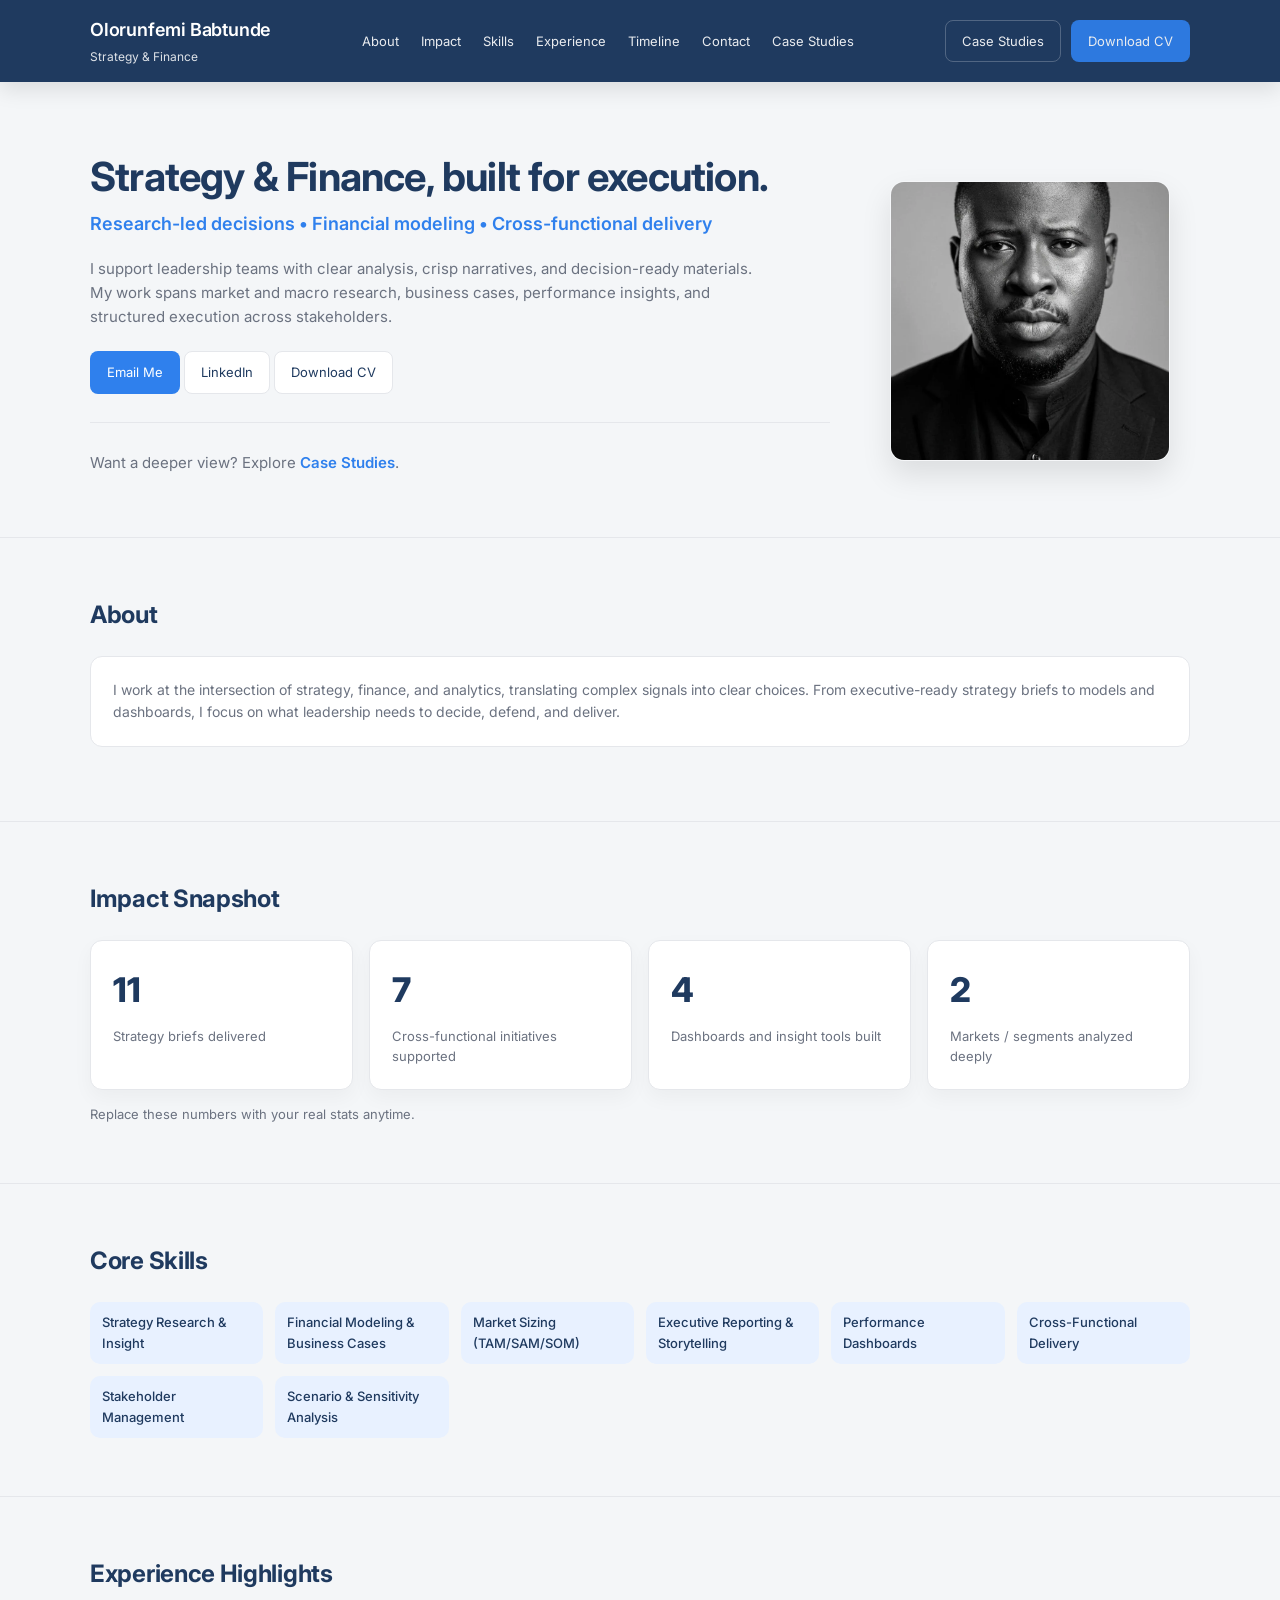
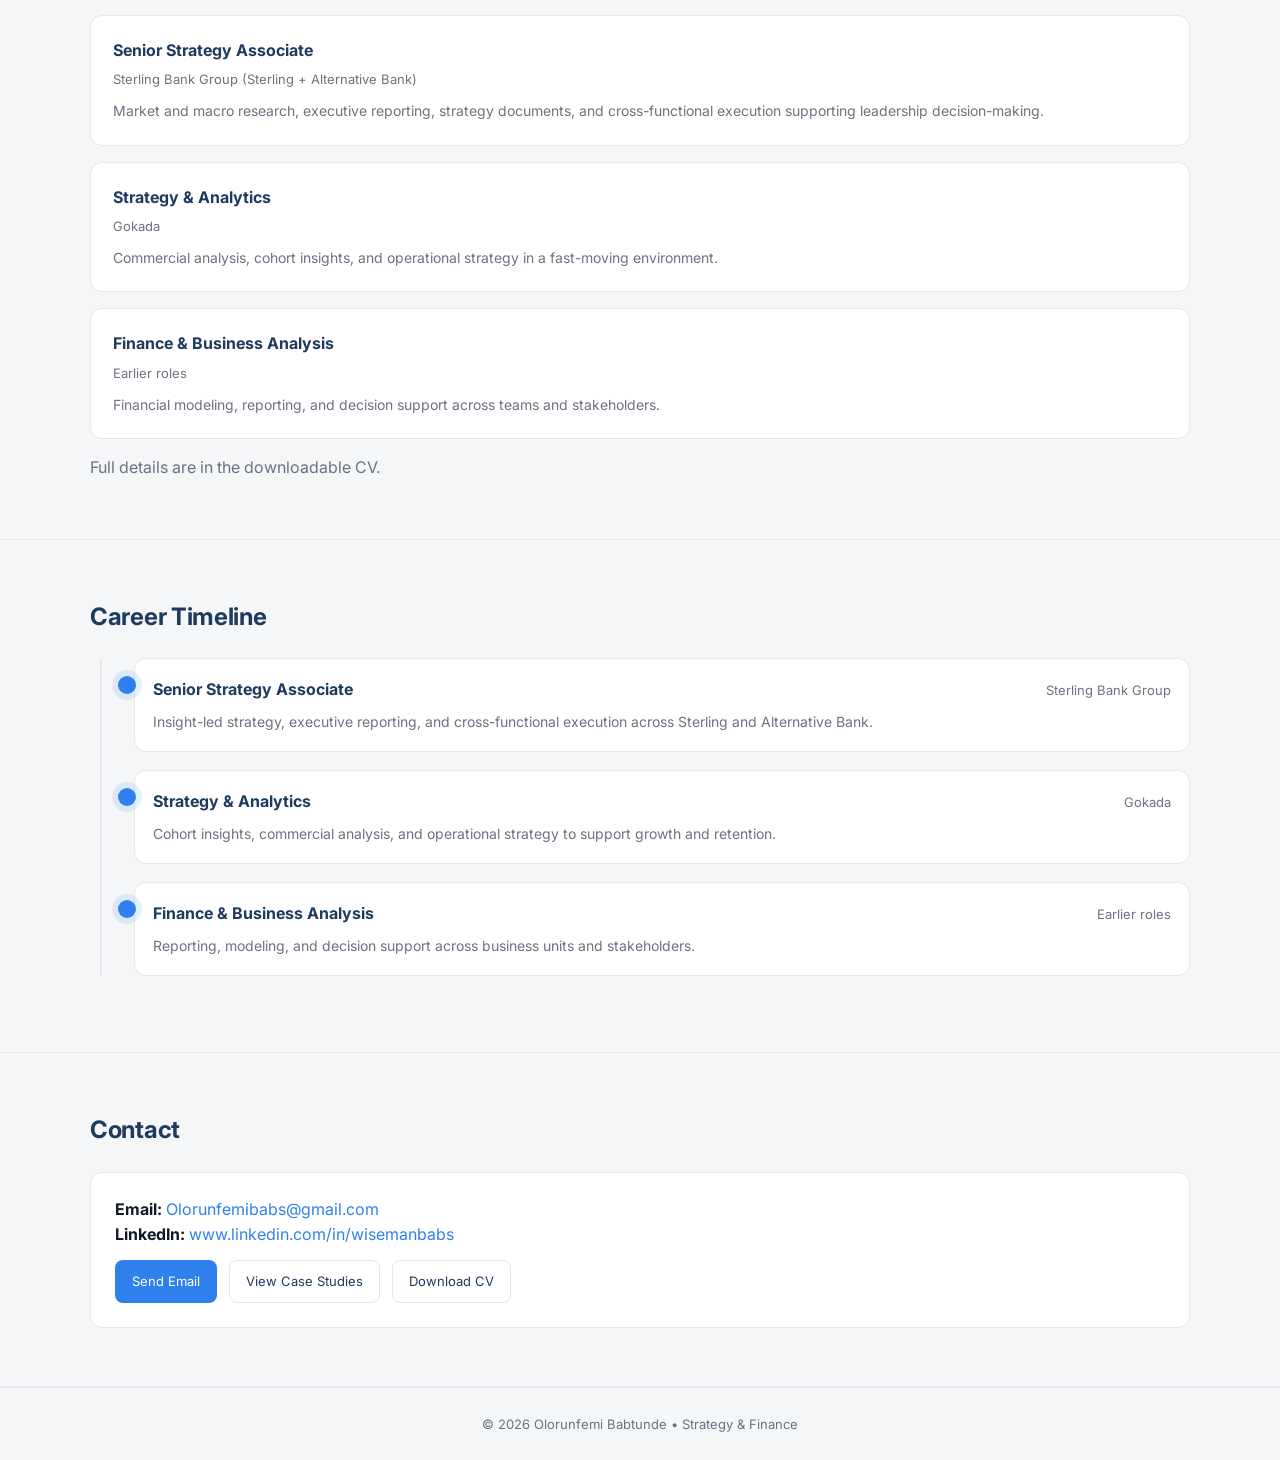
==== index.html @ 210231f8 "Add files via upload" ====
<!doctype html>
<html lang="en">
<head>
  <meta charset="utf-8" />
  <meta name="viewport" content="width=device-width, initial-scale=1" />
  <title>Olorunfemi Babtunde | Strategy & Finance</title>
  <meta name="description" content="Olorunfemi Babtunde - Strategy & Finance. Research-led strategy, financial modeling, and cross-functional execution." />
  <link rel="preconnect" href="https://fonts.googleapis.com">
  <link rel="preconnect" href="https://fonts.gstatic.com" crossorigin>
  <link href="https://fonts.googleapis.com/css2?family=Inter:wght@300;400;500;600;700;800&display=swap" rel="stylesheet">
  <link rel="stylesheet" href="styles.css" />
</head>

<body>
  <header>
    <div class="container">
      <nav>
        <div class="brand">
          <h1>Olorunfemi Babtunde</h1>
          <span>Strategy & Finance</span>
        </div>

        <ul>
          <li><a href="#about">About</a></li>
          <li><a href="#metrics">Impact</a></li>
          <li><a href="#skills">Skills</a></li>
          <li><a href="#experience">Experience</a></li>
          <li><a href="#timeline">Timeline</a></li>
          <li><a href="#contact">Contact</a></li>
          <li><a href="case-studies.html">Case Studies</a></li>
        </ul>

        <div class="nav-cta">
          <a class="btn btn-ghost" href="case-studies.html">Case Studies</a>
          <a class="btn btn-primary" href="assets/Resume_Olorunfemi_Babtunde.pdf" download>Download CV</a>
        </div>
      </nav>
    </div>
  </header>

  <main>
    <section class="hero" id="top">
      <div class="container">
        <div class="hero-grid">
          <div>
            <h2>Strategy & Finance, built for execution.</h2>
            <h3>Research-led decisions • Financial modeling • Cross-functional delivery</h3>
            <p>
              I support leadership teams with clear analysis, crisp narratives, and decision-ready materials.
              My work spans market and macro research, business cases, performance insights, and structured execution
              across stakeholders.
            </p>

            <div>
              <a class="btn btn-primary" href="mailto:Olorunfemibabs@gmail.com">Email Me</a>
              <a class="btn btn-secondary" href="https://www.linkedin.com/in/wisemanbabs" target="_blank" rel="noopener">LinkedIn</a>
              <a class="btn btn-secondary" href="assets/Resume_Olorunfemi_Babtunde.pdf" download>Download CV</a>
            </div>

            <div class="divider"></div>

            <p class="muted">
              Want a deeper view? Explore <a href="case-studies.html" style="color:#2f80ed; text-decoration:none; font-weight:600;">Case Studies</a>.
            </p>
          </div>

          <div>
            <img src="assets/profile.webp" alt="Olorunfemi Babtunde"
                 class="profile-img"
                 onerror="this.onerror=null; this.src='assets/profile.jpg';" />
          </div>
        </div>
      </div>
    </section>

    <section id="about">
      <div class="container">
        <h2 class="section-title">About</h2>
        <div class="card">
          <p class="job-desc">
            I work at the intersection of strategy, finance, and analytics, translating complex signals into clear choices.
            From executive-ready strategy briefs to models and dashboards, I focus on what leadership needs to decide, defend, and deliver.
          </p>
        </div>
      </div>
    </section>

    <section id="metrics">
      <div class="container">
        <h2 class="section-title">Impact Snapshot</h2>

        <div class="metrics-grid">
          <div class="metric-card">
            <div class="metric-number" data-target="12">0</div>
            <div class="metric-label">Strategy briefs delivered</div>
          </div>

          <div class="metric-card">
            <div class="metric-number" data-target="8">0</div>
            <div class="metric-label">Cross-functional initiatives supported</div>
          </div>

          <div class="metric-card">
            <div class="metric-number" data-target="5">0</div>
            <div class="metric-label">Dashboards and insight tools built</div>
          </div>

          <div class="metric-card">
            <div class="metric-number" data-target="3">0</div>
            <div class="metric-label">Markets / segments analyzed deeply</div>
          </div>
        </div>

        <p class="metrics-note">Replace these numbers with your real stats anytime.</p>
      </div>
    </section>

    <section id="skills">
      <div class="container">
        <h2 class="section-title">Core Skills</h2>

        <div class="skills-grid">
          <div class="skill">Strategy Research & Insight</div>
          <div class="skill">Financial Modeling & Business Cases</div>
          <div class="skill">Market Sizing (TAM/SAM/SOM)</div>
          <div class="skill">Executive Reporting & Storytelling</div>
          <div class="skill">Performance Dashboards</div>
          <div class="skill">Cross-Functional Delivery</div>
          <div class="skill">Stakeholder Management</div>
          <div class="skill">Scenario & Sensitivity Analysis</div>
        </div>
      </div>
    </section>

    <section id="experience">
      <div class="container">
        <h2 class="section-title">Experience Highlights</h2>

        <div class="card">
          <div class="job-title">Senior Strategy Associate</div>
          <div class="company">Sterling Bank Group (Sterling + Alternative Bank)</div>
          <div class="job-desc">
            Market and macro research, executive reporting, strategy documents, and cross-functional execution
            supporting leadership decision-making.
          </div>
        </div>

        <div class="card">
          <div class="job-title">Strategy & Analytics</div>
          <div class="company">Gokada</div>
          <div class="job-desc">
            Commercial analysis, cohort insights, and operational strategy in a fast-moving environment.
          </div>
        </div>

        <div class="card">
          <div class="job-title">Finance & Business Analysis</div>
          <div class="company">Earlier roles</div>
          <div class="job-desc">
            Financial modeling, reporting, and decision support across teams and stakeholders.
          </div>
        </div>

        <p class="muted" style="margin-top:10px;">
          Full details are in the downloadable CV.
        </p>
      </div>
    </section>

    <section id="timeline">
      <div class="container">
        <h2 class="section-title">Career Timeline</h2>

        <div class="timeline">
          <div class="timeline-item">
            <div class="timeline-dot"></div>
            <div class="timeline-card">
              <div class="timeline-top">
                <div class="timeline-role">Senior Strategy Associate</div>
                <div class="timeline-date">Sterling Bank Group</div>
              </div>
              <div class="timeline-body">
                Insight-led strategy, executive reporting, and cross-functional execution across Sterling and Alternative Bank.
              </div>
            </div>
          </div>

          <div class="timeline-item">
            <div class="timeline-dot"></div>
            <div class="timeline-card">
              <div class="timeline-top">
                <div class="timeline-role">Strategy & Analytics</div>
                <div class="timeline-date">Gokada</div>
              </div>
              <div class="timeline-body">
                Cohort insights, commercial analysis, and operational strategy to support growth and retention.
              </div>
            </div>
          </div>

          <div class="timeline-item">
            <div class="timeline-dot"></div>
            <div class="timeline-card">
              <div class="timeline-top">
                <div class="timeline-role">Finance & Business Analysis</div>
                <div class="timeline-date">Earlier roles</div>
              </div>
              <div class="timeline-body">
                Reporting, modeling, and decision support across business units and stakeholders.
              </div>
            </div>
          </div>
        </div>
      </div>
    </section>

    <section id="contact">
      <div class="container">
        <h2 class="section-title">Contact</h2>

        <div class="contact-box">
          <p><strong>Email:</strong> <a href="mailto:Olorunfemibabs@gmail.com" style="color:#2f80ed; text-decoration:none;">Olorunfemibabs@gmail.com</a></p>
          <p><strong>LinkedIn:</strong> <a href="https://www.linkedin.com/in/wisemanbabs" target="_blank" rel="noopener" style="color:#2f80ed; text-decoration:none;">www.linkedin.com/in/wisemanbabs</a></p>

          <div class="contact-row">
            <a class="btn btn-primary" href="mailto:Olorunfemibabs@gmail.com">Send Email</a>
            <a class="btn btn-secondary" href="case-studies.html">View Case Studies</a>
            <a class="btn btn-secondary" href="assets/Resume_Olorunfemi_Babtunde.pdf" download>Download CV</a>
          </div>
        </div>
      </div>
    </section>

  </main>

  <footer>
    <div class="container">
      © <span id="year"></span> Olorunfemi Babtunde • Strategy & Finance
    </div>
  </footer>

  <script src="script.js"></script>
  <script>
    document.getElementById("year").textContent = new Date().getFullYear();
  </script>
</body>
</html>
---- styles.css ----
/* ============================= */
/* GLOBAL RESET */
/* ============================= */

* {
  margin: 0;
  padding: 0;
  box-sizing: border-box;
}

/* ============================= */
/* COLOR SYSTEM (ASH/GREY + BLUE) */
/* ============================= */

:root {
  --primary-blue: #1f3a5f;
  --accent-blue: #2f80ed;
  --light-blue: #e8f1ff;

  --ash-bg: #f4f6f8;
  --soft-grey: #6b7280;
  --border-grey: #e5e7eb;

  --white: #ffffff;
  --black: #111827;
}

/* ============================= */
/* BASE TYPOGRAPHY */
/* ============================= */

html {
  scroll-behavior: smooth;
}

body {
  font-family: "Inter", -apple-system, BlinkMacSystemFont, "Segoe UI", sans-serif;
  background: var(--ash-bg);
  color: var(--black);
  line-height: 1.6;
}

/* ============================= */
/* UTILITIES */
/* ============================= */

.container {
  width: 90%;
  max-width: 1100px;
  margin: auto;
}

.muted {
  color: var(--soft-grey);
}

.divider {
  border-top: 1px solid var(--border-grey);
  margin: 28px 0;
}

/* ============================= */
/* HEADER */
/* ============================= */

header {
  background: var(--primary-blue);
  color: white;
  padding: 16px 0;
  position: sticky;
  top: 0;
  z-index: 1000;
  box-shadow: 0 8px 20px rgba(0,0,0,0.10);
}

nav {
  display: flex;
  justify-content: space-between;
  align-items: center;
  gap: 18px;
}

.brand {
  display: flex;
  flex-direction: column;
  gap: 2px;
}

.brand h1 {
  font-size: 18px;
  font-weight: 600;
  letter-spacing: -0.2px;
}

.brand span {
  font-size: 12px;
  opacity: 0.85;
}

nav ul {
  display: flex;
  list-style: none;
  gap: 22px;
  align-items: center;
}

nav a {
  color: white;
  text-decoration: none;
  font-size: 13px;
  opacity: 0.9;
  transition: 0.2s ease;
}

nav a:hover {
  opacity: 1;
}

.nav-cta {
  display: flex;
  gap: 10px;
}

/* ============================= */
/* HERO */
/* ============================= */

.hero {
  padding: 72px 0 40px;
}

.hero-grid {
  display: grid;
  grid-template-columns: 1fr 300px;
  gap: 60px;
  align-items: center;
}

.hero h2 {
  font-size: 40px;
  line-height: 1.15;
  margin-bottom: 10px;
  color: var(--primary-blue);
  letter-spacing: -0.8px;
}

.hero h3 {
  font-size: 18px;
  color: var(--accent-blue);
  margin-bottom: 18px;
  font-weight: 600;
}

.hero p {
  color: var(--soft-grey);
  margin-bottom: 22px;
  font-size: 15px;
  max-width: 680px;
}

/* ============================= */
/* PROFILE IMAGE */
/* ============================= */

.profile-img {
  width: 280px;
  height: 280px;
  border-radius: 14px;
  object-fit: cover;
  border: 1px solid rgba(255,255,255,0.15);
  box-shadow: 0 14px 30px rgba(0,0,0,0.10);
}

/* ============================= */
/* BUTTONS */
/* ============================= */

.btn {
  display: inline-block;
  padding: 10px 16px;
  font-size: 13px;
  border-radius: 8px;
  text-decoration: none;
  transition: 0.2s ease;
  border: 1px solid transparent;
  cursor: pointer;
}

.btn-primary {
  background: var(--accent-blue);
  color: white;
}

.btn-primary:hover {
  background: var(--primary-blue);
}

.btn-secondary {
  background: white;
  border: 1px solid var(--border-grey);
  color: var(--primary-blue);
}

.btn-secondary:hover {
  border-color: var(--accent-blue);
  color: var(--accent-blue);
}

.btn-ghost {
  background: transparent;
  border: 1px solid rgba(255,255,255,0.25);
  color: white;
}

.btn-ghost:hover {
  border-color: rgba(255,255,255,0.45);
}

/* ============================= */
/* SECTIONS */
/* ============================= */

section {
  padding: 58px 0;
  border-bottom: 1px solid var(--border-grey);
}

.section-title {
  font-size: 24px;
  margin-bottom: 22px;
  color: var(--primary-blue);
  letter-spacing: -0.3px;
}

/* ============================= */
/* CARDS */
/* ============================= */

.card {
  background: white;
  border: 1px solid var(--border-grey);
  border-radius: 12px;
  padding: 22px;
  margin-bottom: 16px;
  transition: 0.2s ease;
}

.card:hover {
  transform: translateY(-3px);
  box-shadow: 0 10px 28px rgba(0,0,0,0.05);
}

/* ============================= */
/* SKILLS */
/* ============================= */

.skills-grid {
  display: grid;
  grid-template-columns: repeat(auto-fit, minmax(160px, 1fr));
  gap: 12px;
}

.skill {
  background: var(--light-blue);
  color: var(--primary-blue);
  padding: 10px 12px;
  border-radius: 10px;
  font-size: 13px;
  font-weight: 500;
}

/* ============================= */
/* EXPERIENCE */
/* ============================= */

.job-title {
  font-weight: 700;
  color: var(--primary-blue);
  margin-bottom: 6px;
}

.company {
  font-size: 13px;
  color: var(--soft-grey);
  margin-bottom: 10px;
}

.job-desc {
  font-size: 14px;
  color: var(--soft-grey);
}

/* ============================= */
/* METRICS */
/* ============================= */

.metrics-grid {
  display: grid;
  grid-template-columns: repeat(4, 1fr);
  gap: 16px;
}

.metric-card {
  background: var(--white);
  border: 1px solid var(--border-grey);
  border-radius: 12px;
  padding: 22px;
  box-shadow: 0 8px 20px rgba(0,0,0,0.04);
}

.metric-number {
  font-size: 34px;
  font-weight: 800;
  color: var(--primary-blue);
  letter-spacing: -0.5px;
}

.metric-label {
  margin-top: 8px;
  color: var(--soft-grey);
  font-size: 13px;
}

.metrics-note {
  margin-top: 14px;
  color: var(--soft-grey);
  font-size: 13px;
}

/* ============================= */
/* TIMELINE */
/* ============================= */

.timeline {
  position: relative;
  padding-left: 26px;
}

.timeline::before {
  content: "";
  position: absolute;
  left: 10px;
  top: 0;
  bottom: 0;
  width: 2px;
  background: var(--border-grey);
}

.timeline-item {
  position: relative;
  margin-bottom: 18px;
}

.timeline-dot {
  position: absolute;
  left: 2px;
  top: 18px;
  width: 18px;
  height: 18px;
  border-radius: 50%;
  background: var(--accent-blue);
  box-shadow: 0 0 0 6px rgba(47, 128, 237, 0.12);
}

.timeline-card {
  margin-left: 18px;
  background: var(--white);
  border: 1px solid var(--border-grey);
  border-radius: 12px;
  padding: 18px;
}

.timeline-top {
  display: flex;
  justify-content: space-between;
  gap: 12px;
  align-items: baseline;
}

.timeline-role {
  font-weight: 700;
  color: var(--primary-blue);
}

.timeline-date {
  font-size: 13px;
  color: var(--soft-grey);
}

.timeline-body {
  margin-top: 8px;
  font-size: 14px;
  color: var(--soft-grey);
}

/* ============================= */
/* CONTACT */
/* ============================= */

.contact-box {
  background: white;
  padding: 24px;
  border-radius: 12px;
  border: 1px solid var(--border-grey);
}

.contact-row {
  display: flex;
  gap: 12px;
  flex-wrap: wrap;
  margin-top: 12px;
}

/* ============================= */
/* FOOTER */
/* ============================= */

footer {
  padding: 26px 0;
  text-align: center;
  font-size: 13px;
  color: var(--soft-grey);
  border-top: 1px solid var(--border-grey);
}

/* ============================= */
/* CASE STUDIES PAGE */
/* ============================= */

.case-hero {
  padding: 70px 0 30px;
  border-bottom: 1px solid var(--border-grey);
  background: linear-gradient(180deg, rgba(47,128,237,0.06), rgba(244,246,248,0));
}

.case-title {
  font-size: 34px;
  color: var(--primary-blue);
  letter-spacing: -0.6px;
}

.case-subtitle {
  margin-top: 10px;
  color: var(--soft-grey);
  max-width: 780px;
}

.case-grid-wrap {
  padding: 30px 0 70px;
}

.case-grid {
  display: grid;
  grid-template-columns: repeat(3, 1fr);
  gap: 16px;
}

.case-xcard {
  background: var(--white);
  border: 1px solid var(--border-grey);
  border-radius: 12px;
  overflow: hidden;
  box-shadow: 0 10px 24px rgba(0,0,0,0.04);
}

.case-xhead {
  padding: 18px 18px 14px;
  background: linear-gradient(180deg, rgba(47,128,237,0.12), rgba(255,255,255,0));
}

.case-tag {
  display: inline-block;
  font-size: 12px;
  padding: 4px 10px;
  border-radius: 999px;
  background: rgba(47, 128, 237, 0.12);
  color: var(--primary-blue);
  font-weight: 700;
}

.case-xname {
  margin-top: 10px;
  color: var(--primary-blue);
  font-size: 18px;
  line-height: 1.25;
}

.case-xmeta {
  margin-top: 8px;
  color: var(--soft-grey);
  font-size: 13px;
}

.case-xbody {
  padding: 16px 18px 18px;
}

.case-block + .case-block {
  margin-top: 14px;
  padding-top: 14px;
  border-top: 1px solid var(--border-grey);
}

.case-label {
  font-weight: 800;
  color: var(--primary-blue);
  font-size: 13px;
  margin-bottom: 6px;
}

.case-text {
  color: var(--soft-grey);
  font-size: 14px;
}

.case-list {
  margin-left: 18px;
  color: var(--soft-grey);
  font-size: 14px;
}

.case-list li {
  margin: 6px 0;
}

/* ============================= */
/* RESPONSIVE */
/* ============================= */

@media (max-width: 1000px) {
  .case-grid {
    grid-template-columns: 1fr;
  }
}

@media (max-width: 900px) {
  nav ul {
    display: none;
  }

  .hero-grid {
    grid-template-columns: 1fr;
    text-align: center;
  }

  .profile-img {
    margin: 18px auto 0;
  }

  .metrics-grid {
    grid-template-columns: repeat(2, 1fr);
  }
}
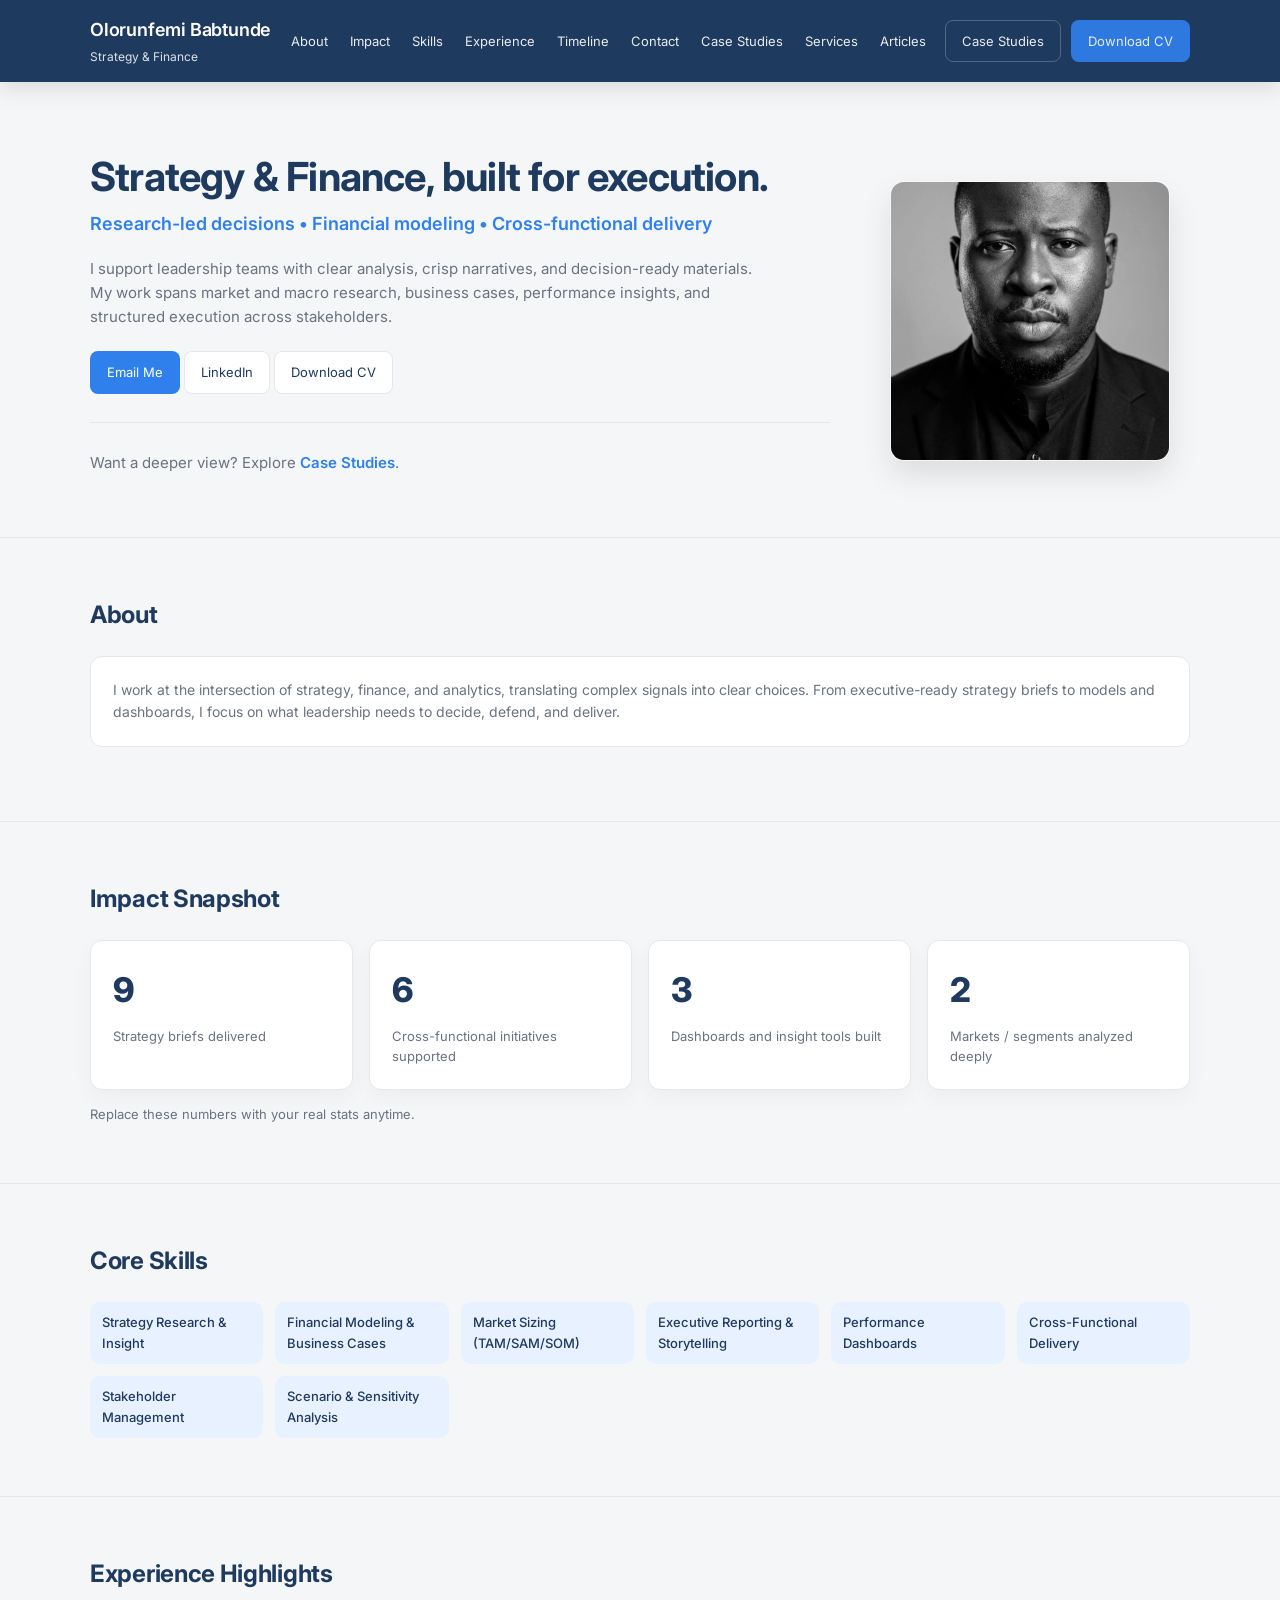
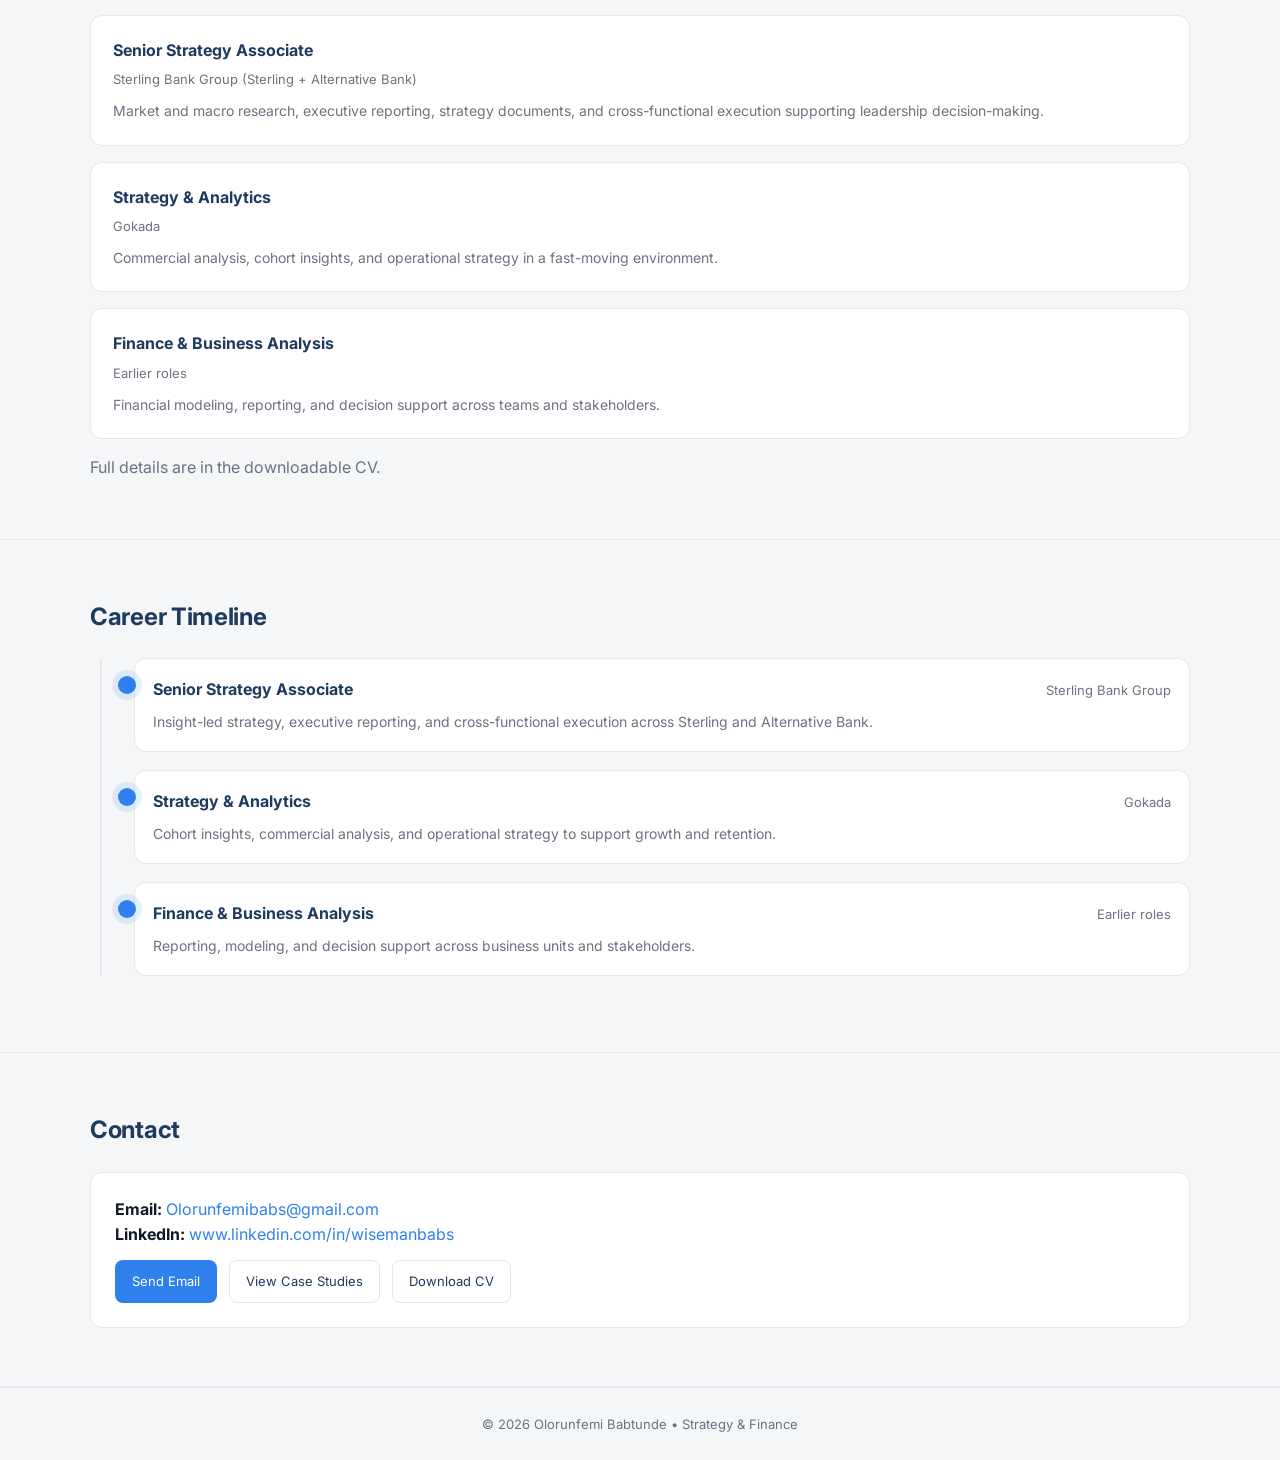
==== commit bcac8afb: "Update index.html" ====
--- a/index.html
+++ b/index.html
@@ -28,6 +28,9 @@
           <li><a href="#timeline">Timeline</a></li>
           <li><a href="#contact">Contact</a></li>
           <li><a href="case-studies.html">Case Studies</a></li>
+          <li><a href="Services">Services</a></li>
+          <li><a href="Articles">Articles</a></li>
+
         </ul>
 
         <div class="nav-cta">
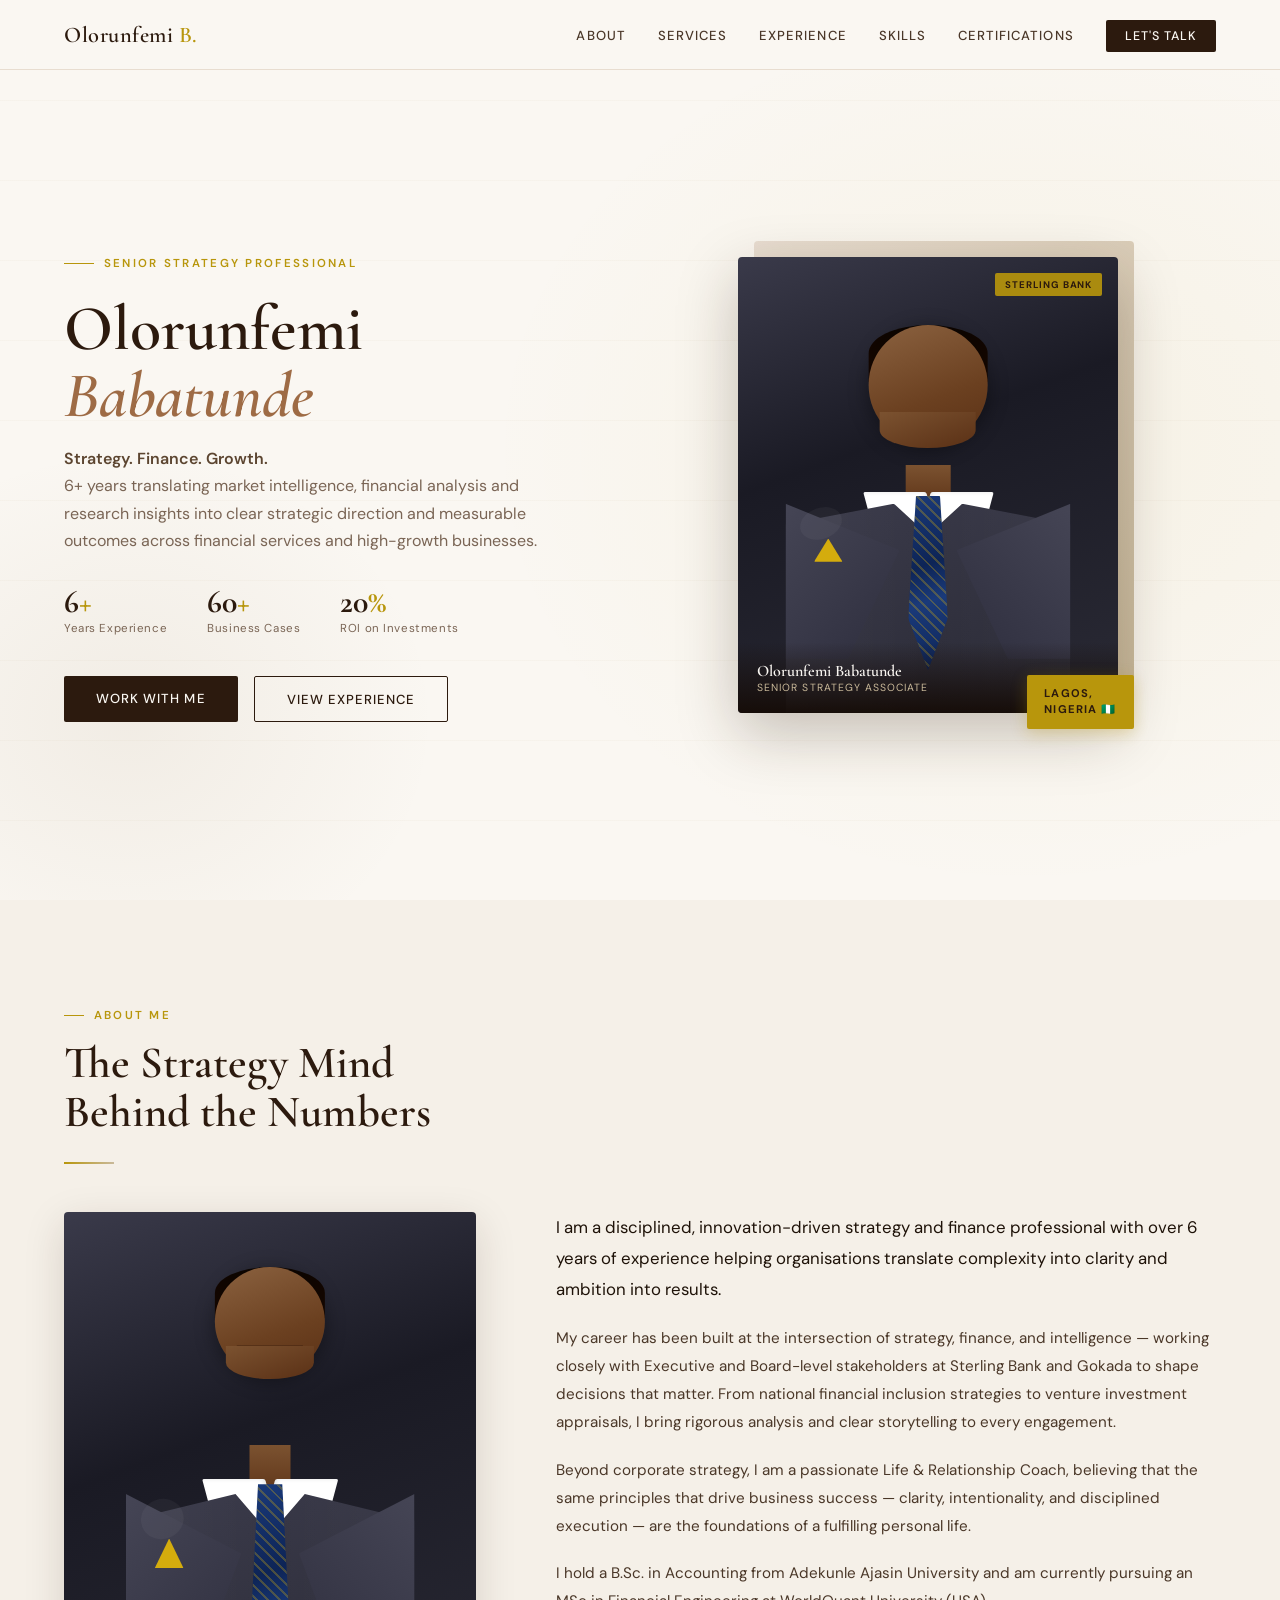
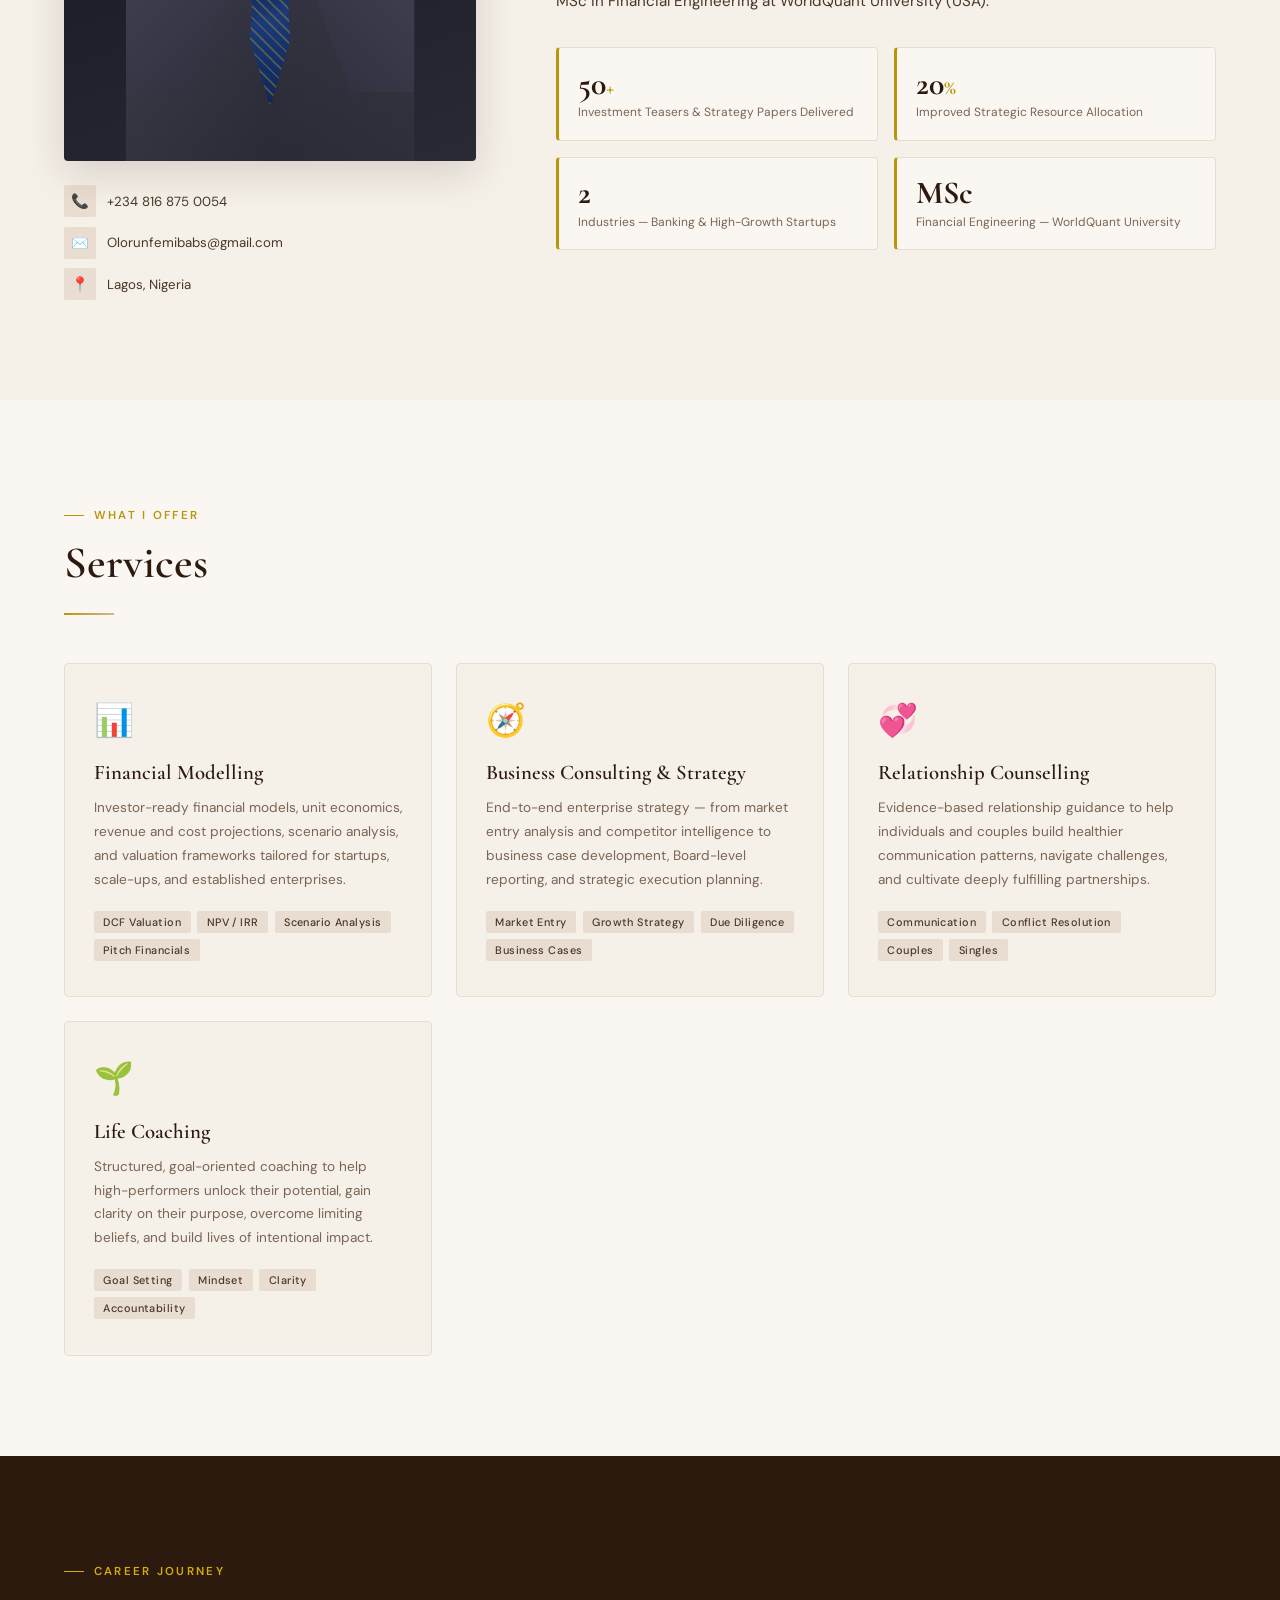
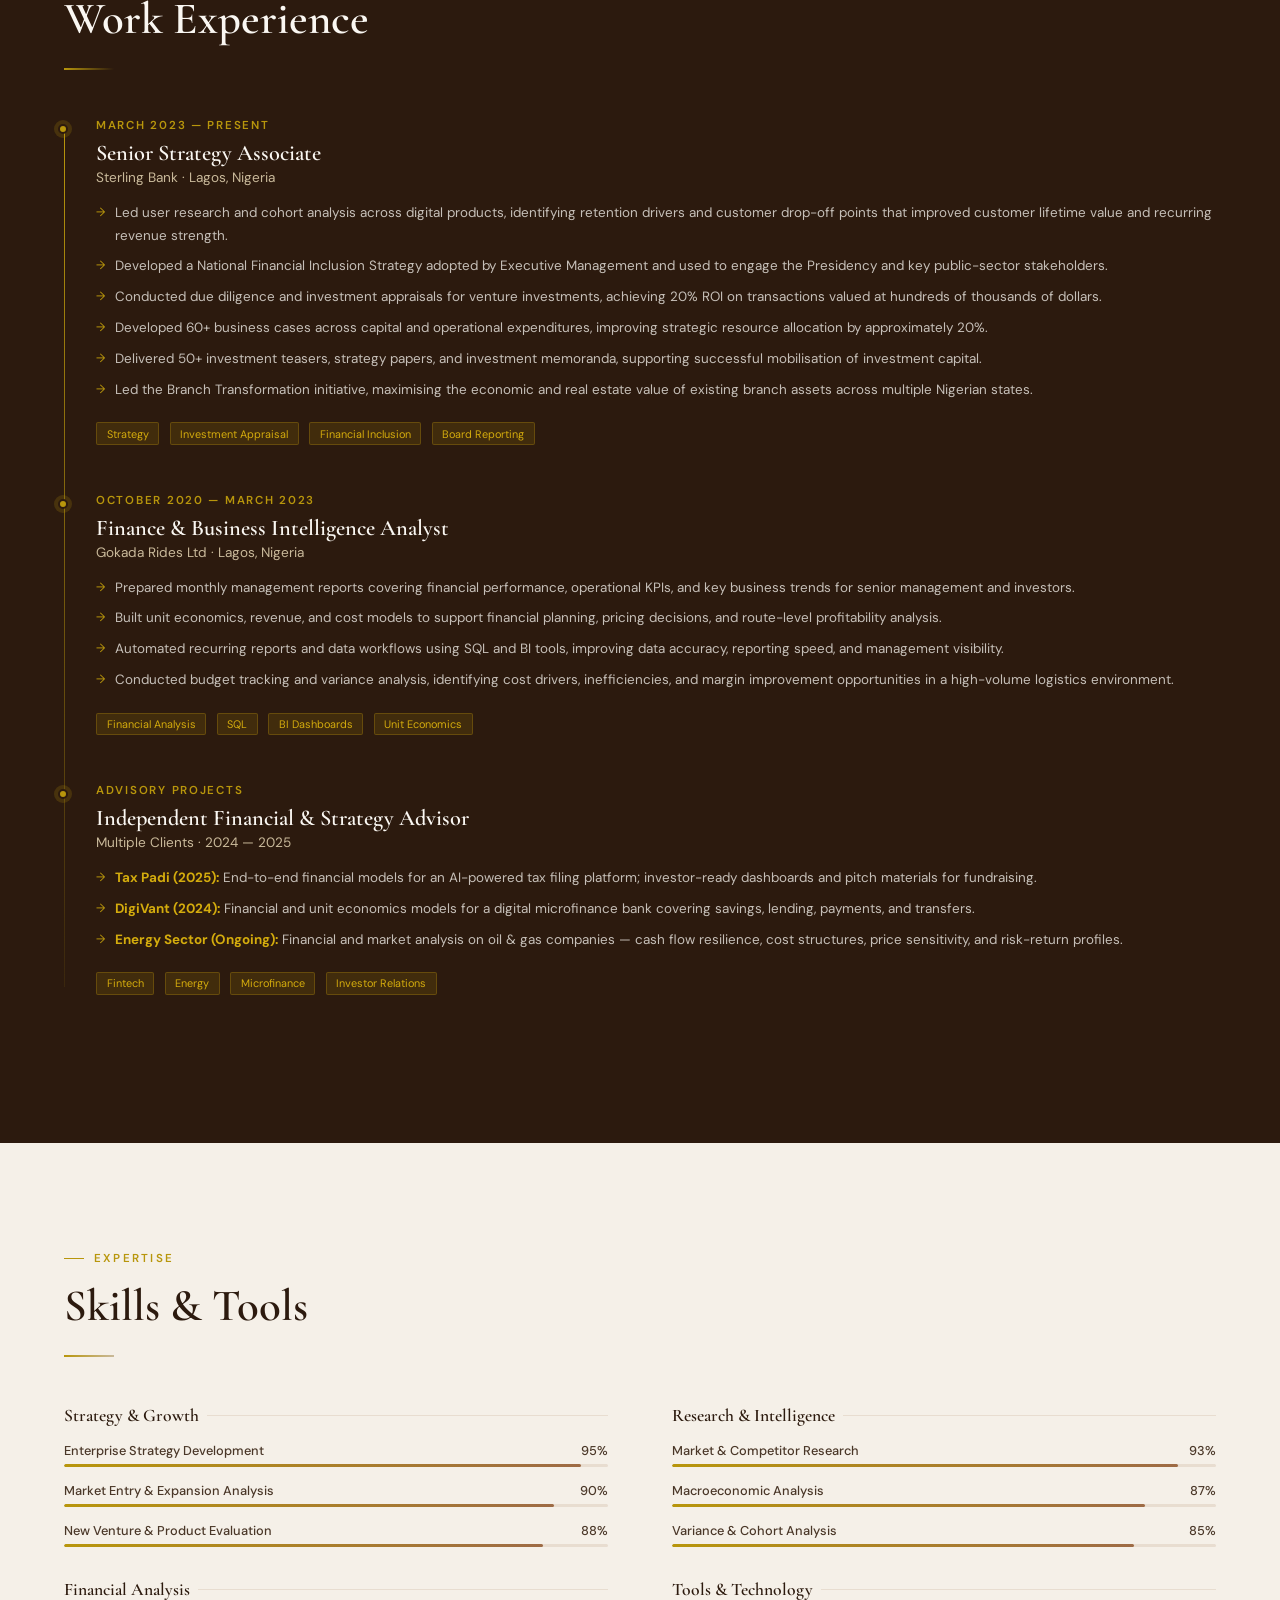
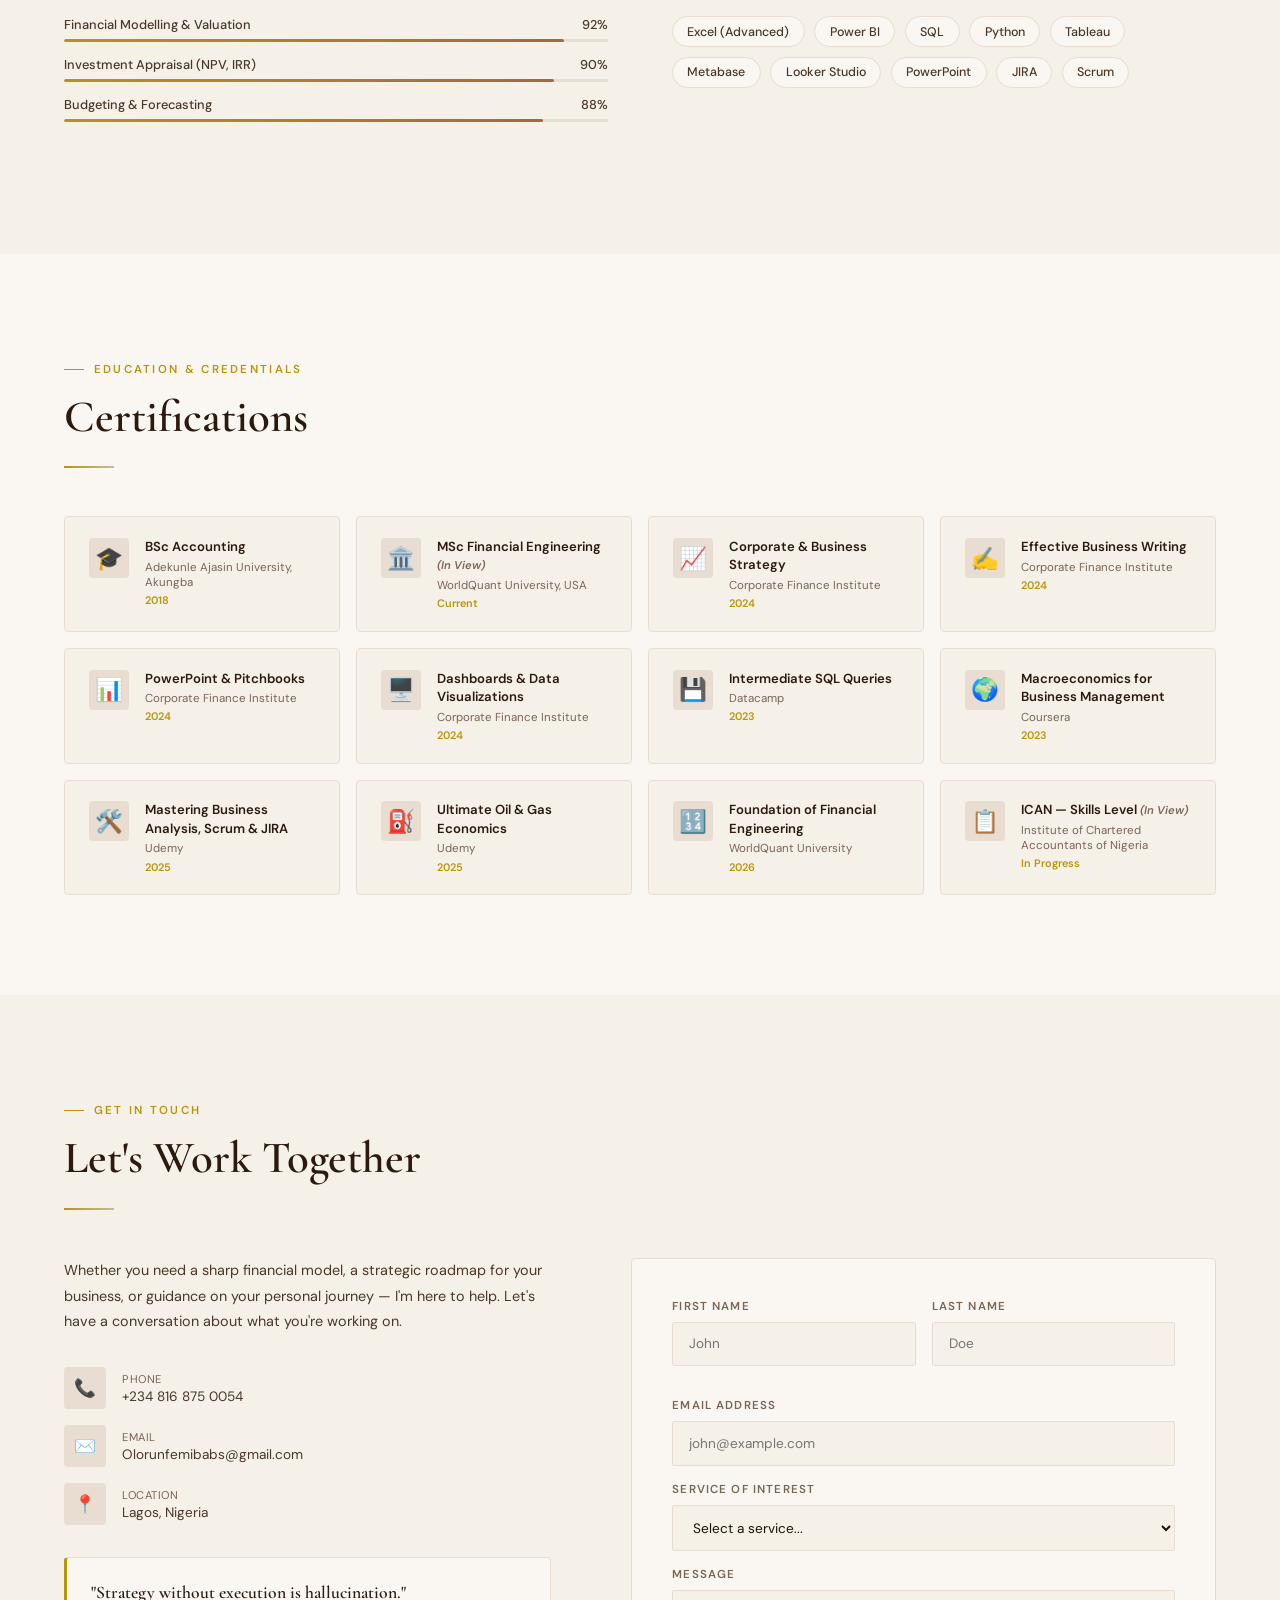
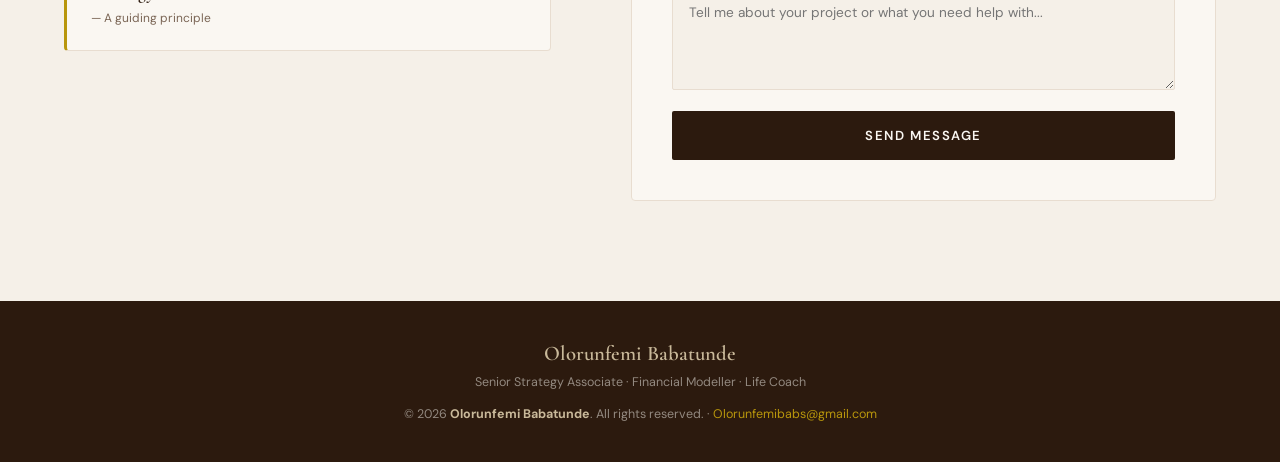
==== commit 84abd81e: "Update index.html" ====
--- a/index.html
+++ b/index.html
@@ -1,250 +1,1118 @@
-<!doctype html>
+<!DOCTYPE html>
 <html lang="en">
 <head>
-  <meta charset="utf-8" />
-  <meta name="viewport" content="width=device-width, initial-scale=1" />
-  <title>Olorunfemi Babtunde | Strategy & Finance</title>
-  <meta name="description" content="Olorunfemi Babtunde - Strategy & Finance. Research-led strategy, financial modeling, and cross-functional execution." />
-  <link rel="preconnect" href="https://fonts.googleapis.com">
-  <link rel="preconnect" href="https://fonts.gstatic.com" crossorigin>
-  <link href="https://fonts.googleapis.com/css2?family=Inter:wght@300;400;500;600;700;800&display=swap" rel="stylesheet">
-  <link rel="stylesheet" href="styles.css" />
+<meta charset="UTF-8" />
+<meta name="viewport" content="width=device-width, initial-scale=1.0"/>
+<title>Olorunfemi Babatunde | Strategy & Finance Professional</title>
+<link href="https://fonts.googleapis.com/css2?family=Cormorant+Garamond:ital,wght@0,300;0,400;0,500;0,600;0,700;1,400;1,600&family=DM+Sans:wght@300;400;500;600&display=swap" rel="stylesheet"/>
+<style>
+  *, *::before, *::after { box-sizing: border-box; margin: 0; padding: 0; }
+
+  :root {
+    --cream: #FAF7F2;
+    --warm-white: #F5F0E8;
+    --sand: #E8DDD0;
+    --tan: #C9B99A;
+    --brown: #8B6F47;
+    --dark-brown: #5C4530;
+    --espresso: #2C1A0E;
+    --gold: #B8960C;
+    --gold-light: #D4AC0D;
+    --text-dark: #1E1208;
+    --text-mid: #4A3728;
+    --text-soft: #7A6555;
+    --accent: #9E6B45;
+    --accent-light: #C4896A;
+  }
+
+  html { scroll-behavior: smooth; }
+
+  body {
+    font-family: 'DM Sans', sans-serif;
+    background: var(--cream);
+    color: var(--text-dark);
+    overflow-x: hidden;
+  }
+
+  /* ── SCROLLBAR ── */
+  ::-webkit-scrollbar { width: 6px; }
+  ::-webkit-scrollbar-track { background: var(--sand); }
+  ::-webkit-scrollbar-thumb { background: var(--tan); border-radius: 3px; }
+
+  /* ── NAV ── */
+  nav {
+    position: fixed; top: 0; width: 100%; z-index: 100;
+    background: rgba(250, 247, 242, 0.92);
+    backdrop-filter: blur(12px);
+    border-bottom: 1px solid var(--sand);
+    padding: 0 5%;
+    display: flex; align-items: center; justify-content: space-between;
+    height: 70px;
+    transition: box-shadow 0.3s;
+  }
+  nav.scrolled { box-shadow: 0 2px 20px rgba(44,26,14,0.08); }
+  .nav-logo {
+    font-family: 'Cormorant Garamond', serif;
+    font-size: 1.4rem; font-weight: 600;
+    color: var(--espresso); letter-spacing: 0.5px;
+  }
+  .nav-logo span { color: var(--gold); }
+  .nav-links { display: flex; gap: 2rem; list-style: none; }
+  .nav-links a {
+    font-size: 0.82rem; font-weight: 500; letter-spacing: 0.08em;
+    text-transform: uppercase; color: var(--text-mid);
+    text-decoration: none; transition: color 0.2s;
+    position: relative;
+  }
+  .nav-links a::after {
+    content: ''; position: absolute; bottom: -4px; left: 0;
+    width: 0; height: 1px; background: var(--gold);
+    transition: width 0.3s;
+  }
+  .nav-links a:hover { color: var(--dark-brown); }
+  .nav-links a:hover::after { width: 100%; }
+  .nav-cta {
+    background: var(--espresso); color: var(--cream) !important;
+    padding: 0.5rem 1.2rem; border-radius: 2px;
+    font-size: 0.78rem !important;
+  }
+  .nav-cta::after { display: none !important; }
+  .nav-cta:hover { background: var(--dark-brown) !important; color: var(--cream) !important; }
+
+  /* hamburger */
+  .hamburger { display: none; flex-direction: column; gap: 5px; cursor: pointer; }
+  .hamburger span { width: 24px; height: 2px; background: var(--espresso); border-radius: 1px; transition: 0.3s; }
+
+  /* ── HERO ── */
+  #hero {
+    min-height: 100vh;
+    display: grid; grid-template-columns: 1fr 1fr;
+    align-items: center;
+    padding: 70px 5% 0;
+    position: relative;
+    overflow: hidden;
+  }
+  .hero-bg {
+    position: absolute; inset: 0; z-index: 0;
+    background:
+      radial-gradient(ellipse 60% 70% at 80% 50%, rgba(184,150,12,0.06) 0%, transparent 70%),
+      radial-gradient(ellipse 40% 50% at 10% 80%, rgba(139,111,71,0.08) 0%, transparent 60%);
+  }
+  .hero-bg-lines {
+    position: absolute; inset: 0; z-index: 0;
+    background-image: repeating-linear-gradient(
+      0deg, transparent, transparent 79px,
+      rgba(201,185,154,0.15) 80px
+    );
+  }
+  .hero-text { z-index: 1; padding-right: 5%; }
+  .hero-eyebrow {
+    display: inline-flex; align-items: center; gap: 0.6rem;
+    font-size: 0.72rem; letter-spacing: 0.2em; text-transform: uppercase;
+    color: var(--gold); font-weight: 600; margin-bottom: 1.5rem;
+  }
+  .hero-eyebrow::before {
+    content: ''; display: block; width: 30px; height: 1px; background: var(--gold);
+  }
+  .hero-name {
+    font-family: 'Cormorant Garamond', serif;
+    font-size: clamp(2.8rem, 5vw, 4.5rem);
+    font-weight: 600; line-height: 1.05;
+    color: var(--espresso); margin-bottom: 1rem;
+  }
+  .hero-name em { font-style: italic; color: var(--accent); }
+  .hero-title {
+    font-size: 1rem; color: var(--text-soft); font-weight: 400;
+    line-height: 1.7; margin-bottom: 2rem; max-width: 480px;
+  }
+  .hero-title strong { color: var(--dark-brown); font-weight: 600; }
+  .hero-stats {
+    display: flex; gap: 2.5rem; margin-bottom: 2.5rem;
+  }
+  .hero-stat-num {
+    font-family: 'Cormorant Garamond', serif;
+    font-size: 2rem; font-weight: 700; color: var(--espresso); line-height: 1;
+  }
+  .hero-stat-num span { color: var(--gold); }
+  .hero-stat-label { font-size: 0.72rem; color: var(--text-soft); letter-spacing: 0.05em; margin-top: 0.2rem; }
+  .hero-btns { display: flex; gap: 1rem; flex-wrap: wrap; }
+  .btn-primary {
+    background: var(--espresso); color: var(--cream);
+    padding: 0.85rem 2rem; font-size: 0.82rem; font-weight: 500;
+    letter-spacing: 0.08em; text-transform: uppercase;
+    border: none; cursor: pointer; text-decoration: none;
+    display: inline-block; transition: all 0.3s;
+    border-radius: 2px;
+  }
+  .btn-primary:hover { background: var(--dark-brown); transform: translateY(-2px); box-shadow: 0 8px 24px rgba(44,26,14,0.2); }
+  .btn-outline {
+    background: transparent; color: var(--espresso);
+    padding: 0.85rem 2rem; font-size: 0.82rem; font-weight: 500;
+    letter-spacing: 0.08em; text-transform: uppercase;
+    border: 1.5px solid var(--espresso); cursor: pointer;
+    text-decoration: none; display: inline-block; transition: all 0.3s; border-radius: 2px;
+  }
+  .btn-outline:hover { background: var(--espresso); color: var(--cream); transform: translateY(-2px); }
+
+  /* hero photo */
+  .hero-photo-wrap { z-index: 1; display: flex; justify-content: center; align-items: center; }
+  .hero-photo-frame {
+    position: relative; width: min(380px, 90%);
+  }
+  .hero-photo-bg {
+    position: absolute; inset: -16px -16px 16px 16px;
+    background: linear-gradient(135deg, var(--sand) 0%, var(--tan) 100%);
+    border-radius: 4px; z-index: 0;
+  }
+  .hero-photo-inner {
+    position: relative; z-index: 1;
+    width: 100%; padding-bottom: 120%;
+    background: linear-gradient(160deg, #3a3a4a 0%, #1a1a24 40%, #2a2a35 100%);
+    border-radius: 4px; overflow: hidden;
+    box-shadow: 0 20px 60px rgba(44,26,14,0.25);
+  }
+  /* Suit illustration via CSS */
+  .suit-figure {
+    position: absolute; bottom: 0; left: 50%; transform: translateX(-50%);
+    width: 75%; height: 85%;
+  }
+  /* head */
+  .fig-head {
+    position: absolute; top: 0; left: 50%; transform: translateX(-50%);
+    width: 42%; padding-bottom: 42%; border-radius: 50%;
+    background: linear-gradient(160deg, #8B6240 0%, #6B4020 60%, #5A3015 100%);
+    box-shadow: 0 4px 20px rgba(0,0,0,0.4);
+  }
+  .fig-head::after {
+    content: '';
+    position: absolute; bottom: -3px; left: 10%; width: 80%; height: 30%;
+    background: linear-gradient(160deg, #7B5230 0%, #5A3015 100%);
+    border-radius: 0 0 50% 50%;
+  }
+  /* stubble */
+  .fig-stubble {
+    position: absolute; top: 72%; left: 20%; width: 60%; height: 18%;
+    background: rgba(30,10,0,0.25); border-radius: 0 0 50% 50%;
+  }
+  /* neck */
+  .fig-neck {
+    position: absolute; top: 36%; left: 50%; transform: translateX(-50%);
+    width: 16%; height: 12%;
+    background: linear-gradient(180deg, #7B5230 0%, #5A3015 100%);
+  }
+  /* shirt collar */
+  .fig-collar-left {
+    position: absolute; top: 43%; left: 30%; width: 22%; height: 16%;
+    background: white; transform: skewX(15deg); border-radius: 2px;
+    box-shadow: inset -2px 0 4px rgba(0,0,0,0.1);
+  }
+  .fig-collar-right {
+    position: absolute; top: 43%; right: 30%; width: 22%; height: 16%;
+    background: white; transform: skewX(-15deg); border-radius: 2px;
+    box-shadow: inset 2px 0 4px rgba(0,0,0,0.1);
+  }
+  /* tie */
+  .fig-tie {
+    position: absolute; top: 44%; left: 50%; transform: translateX(-50%);
+    width: 14%; height: 45%;
+    background: linear-gradient(160deg, #1a3a7a 0%, #0d2456 40%, #1a3a7a 60%, #0d2456 100%);
+    clip-path: polygon(20% 0%, 80% 0%, 100% 70%, 50% 100%, 0% 70%);
+    z-index: 2;
+  }
+  /* tie pattern */
+  .fig-tie::after {
+    content: '';
+    position: absolute; inset: 0;
+    background: repeating-linear-gradient(
+      45deg, rgba(212,172,13,0.3) 0px, rgba(212,172,13,0.3) 2px,
+      transparent 2px, transparent 8px
+    );
+    clip-path: polygon(20% 0%, 80% 0%, 100% 70%, 50% 100%, 0% 70%);
+  }
+  /* suit jacket */
+  .fig-suit {
+    position: absolute; top: 46%; left: 0; right: 0; bottom: 0;
+    background: linear-gradient(160deg, #3a3a4a 0%, #282833 100%);
+    clip-path: polygon(0 10%, 38% 0, 50% 15%, 62% 0, 100% 10%, 100% 100%, 0 100%);
+  }
+  .fig-suit::after {
+    content: '';
+    position: absolute; inset: 0;
+    background: linear-gradient(90deg, rgba(255,255,255,0.03) 0%, transparent 50%, rgba(255,255,255,0.03) 100%);
+    clip-path: polygon(0 10%, 38% 0, 50% 15%, 62% 0, 100% 10%, 100% 100%, 0 100%);
+  }
+  /* lapels */
+  .fig-lapel-l {
+    position: absolute; top: 46%; left: 0; width: 40%; height: 40%;
+    background: linear-gradient(135deg, #454555 0%, #2e2e3e 100%);
+    clip-path: polygon(0 0, 100% 30%, 55% 100%, 0 100%);
+  }
+  .fig-lapel-r {
+    position: absolute; top: 46%; right: 0; width: 40%; height: 40%;
+    background: linear-gradient(225deg, #454555 0%, #2e2e3e 100%);
+    clip-path: polygon(100% 0, 0 30%, 45% 100%, 100% 100%);
+  }
+  /* pocket square */
+  .fig-pocket {
+    position: absolute; top: 55%; left: 10%; width: 10%; height: 6%;
+    background: var(--gold-light);
+    clip-path: polygon(0 100%, 50% 0, 100% 100%);
+  }
+  /* hair */
+  .fig-hair {
+    position: absolute; top: 0; left: 50%; transform: translateX(-50%);
+    width: 42%; padding-bottom: 20%; border-radius: 50% 50% 0 0;
+    background: linear-gradient(180deg, #0d0500 0%, #1a0800 100%);
+  }
+  /* shoulder highlight */
+  .fig-shoulder-shine {
+    position: absolute; top: 47%; left: 5%; width: 15%; height: 8%;
+    background: rgba(255,255,255,0.04); border-radius: 50%; transform: rotate(-20deg);
+  }
+
+  .photo-badge {
+    position: absolute; bottom: -16px; right: -16px; z-index: 2;
+    background: var(--gold); color: var(--espresso);
+    padding: 0.7rem 1.1rem; border-radius: 2px;
+    font-size: 0.7rem; font-weight: 700; letter-spacing: 0.1em;
+    text-transform: uppercase; line-height: 1.4;
+    box-shadow: 0 4px 16px rgba(184,150,12,0.3);
+  }
+
+  /* ── SECTION SHARED ── */
+  section { padding: 100px 5%; }
+  .section-eyebrow {
+    display: inline-flex; align-items: center; gap: 0.6rem;
+    font-size: 0.72rem; letter-spacing: 0.2em; text-transform: uppercase;
+    color: var(--gold); font-weight: 600; margin-bottom: 1rem;
+  }
+  .section-eyebrow::before {
+    content: ''; display: block; width: 20px; height: 1px; background: var(--gold);
+  }
+  .section-title {
+    font-family: 'Cormorant Garamond', serif;
+    font-size: clamp(2rem, 3.5vw, 3rem);
+    font-weight: 600; color: var(--espresso);
+    line-height: 1.1; margin-bottom: 1.5rem;
+  }
+  .section-divider {
+    width: 50px; height: 2px;
+    background: linear-gradient(90deg, var(--gold), var(--tan));
+    margin-bottom: 3rem;
+  }
+
+  /* ── ABOUT ── */
+  #about { background: var(--warm-white); }
+  .about-grid { display: grid; grid-template-columns: 1fr 1.6fr; gap: 5rem; align-items: start; }
+  .about-left { position: sticky; top: 100px; }
+  .about-portrait {
+    width: 100%; aspect-ratio: 3/4;
+    background: linear-gradient(160deg, #3a3a4a 0%, #1a1a24 40%, #2a2a35 100%);
+    border-radius: 4px; overflow: hidden; position: relative;
+    box-shadow: 0 12px 40px rgba(44,26,14,0.15);
+    margin-bottom: 1.5rem;
+  }
+  /* reuse suit figure in about */
+  .about-portrait .suit-figure { width: 70%; height: 90%; }
+  .about-portrait .fig-head { width: 38%; padding-bottom: 38%; }
+  .about-portrait .fig-hair { width: 38%; padding-bottom: 18%; }
+  .about-portrait .fig-neck { width: 14%; }
+  .about-contact-links { display: flex; flex-direction: column; gap: 0.6rem; }
+  .contact-link {
+    display: flex; align-items: center; gap: 0.7rem;
+    font-size: 0.83rem; color: var(--text-mid); text-decoration: none;
+    transition: color 0.2s;
+  }
+  .contact-link:hover { color: var(--gold); }
+  .contact-link-icon {
+    width: 32px; height: 32px; background: var(--sand); border-radius: 2px;
+    display: flex; align-items: center; justify-content: center;
+    font-size: 0.9rem; flex-shrink: 0;
+  }
+
+  .about-bio p { font-size: 0.95rem; color: var(--text-mid); line-height: 1.85; margin-bottom: 1.2rem; }
+  .about-bio p:first-child { font-size: 1.05rem; color: var(--text-dark); font-weight: 400; }
+  .about-highlights { display: grid; grid-template-columns: 1fr 1fr; gap: 1rem; margin-top: 2rem; }
+  .highlight-card {
+    background: var(--cream); border: 1px solid var(--sand);
+    padding: 1.2rem; border-radius: 4px;
+    border-left: 3px solid var(--gold);
+  }
+  .highlight-card-num {
+    font-family: 'Cormorant Garamond', serif;
+    font-size: 2rem; font-weight: 700; color: var(--espresso); line-height: 1;
+  }
+  .highlight-card-num span { color: var(--gold); font-size: 1.3rem; }
+  .highlight-card-label { font-size: 0.75rem; color: var(--text-soft); margin-top: 0.3rem; }
+
+  /* ── SERVICES ── */
+  #services { background: var(--cream); }
+  .services-grid { display: grid; grid-template-columns: repeat(auto-fit, minmax(280px, 1fr)); gap: 1.5rem; }
+  .service-card {
+    background: var(--warm-white); border: 1px solid var(--sand);
+    padding: 2.2rem 1.8rem; border-radius: 4px; position: relative; overflow: hidden;
+    transition: all 0.35s; cursor: default;
+  }
+  .service-card:hover {
+    transform: translateY(-6px);
+    box-shadow: 0 16px 50px rgba(44,26,14,0.12);
+    border-color: var(--tan);
+  }
+  .service-card::before {
+    content: '';
+    position: absolute; top: 0; left: 0; width: 100%; height: 3px;
+    background: linear-gradient(90deg, var(--gold), var(--accent));
+    transform: scaleX(0); transform-origin: left;
+    transition: transform 0.35s;
+  }
+  .service-card:hover::before { transform: scaleX(1); }
+  .service-icon {
+    font-size: 2rem; margin-bottom: 1.2rem; display: block;
+  }
+  .service-title {
+    font-family: 'Cormorant Garamond', serif;
+    font-size: 1.3rem; font-weight: 600;
+    color: var(--espresso); margin-bottom: 0.7rem;
+  }
+  .service-desc { font-size: 0.85rem; color: var(--text-soft); line-height: 1.75; }
+  .service-tags { display: flex; flex-wrap: wrap; gap: 0.4rem; margin-top: 1.2rem; }
+  .service-tag {
+    font-size: 0.68rem; padding: 0.25rem 0.6rem; background: var(--sand);
+    color: var(--text-mid); border-radius: 2px; font-weight: 500; letter-spacing: 0.04em;
+  }
+
+  /* ── EXPERIENCE ── */
+  #experience { background: var(--espresso); color: var(--cream); }
+  #experience .section-title { color: var(--cream); }
+  #experience .section-eyebrow { color: var(--gold-light); }
+  #experience .section-eyebrow::before { background: var(--gold-light); }
+  #experience .section-divider { background: linear-gradient(90deg, var(--gold), transparent); }
+
+  .timeline { position: relative; padding-left: 2rem; }
+  .timeline::before {
+    content: '';
+    position: absolute; left: 0; top: 8px; bottom: 8px;
+    width: 1px; background: linear-gradient(180deg, var(--gold), rgba(184,150,12,0.1));
+  }
+  .timeline-item { position: relative; margin-bottom: 3rem; }
+  .timeline-dot {
+    position: absolute; left: -2.4rem; top: 6px;
+    width: 10px; height: 10px; border-radius: 50%;
+    background: var(--gold); border: 2px solid var(--espresso);
+    box-shadow: 0 0 0 4px rgba(184,150,12,0.2);
+  }
+  .timeline-period {
+    font-size: 0.72rem; letter-spacing: 0.15em; text-transform: uppercase;
+    color: var(--gold); font-weight: 600; margin-bottom: 0.4rem;
+  }
+  .timeline-role {
+    font-family: 'Cormorant Garamond', serif;
+    font-size: 1.4rem; font-weight: 600; color: var(--cream); margin-bottom: 0.15rem;
+  }
+  .timeline-company { font-size: 0.85rem; color: var(--tan); margin-bottom: 1rem; }
+  .timeline-points { list-style: none; }
+  .timeline-points li {
+    font-size: 0.84rem; color: rgba(250,247,242,0.75); line-height: 1.7;
+    margin-bottom: 0.5rem; padding-left: 1.2rem; position: relative;
+  }
+  .timeline-points li::before {
+    content: '→'; position: absolute; left: 0; color: var(--gold); font-size: 0.75rem;
+  }
+  .timeline-tag {
+    display: inline-block; font-size: 0.68rem; padding: 0.2rem 0.6rem;
+    background: rgba(184,150,12,0.15); border: 1px solid rgba(184,150,12,0.3);
+    color: var(--gold-light); border-radius: 2px; margin-right: 0.4rem; margin-top: 0.8rem;
+  }
+
+  /* ── SKILLS ── */
+  #skills { background: var(--warm-white); }
+  .skills-layout { display: grid; grid-template-columns: 1fr 1fr; gap: 4rem; }
+  .skill-group { margin-bottom: 2rem; }
+  .skill-group-title {
+    font-family: 'Cormorant Garamond', serif;
+    font-size: 1.1rem; font-weight: 600; color: var(--espresso);
+    margin-bottom: 1rem; display: flex; align-items: center; gap: 0.5rem;
+  }
+  .skill-group-title::after {
+    content: ''; flex: 1; height: 1px; background: var(--sand);
+  }
+  .skill-item { margin-bottom: 0.9rem; }
+  .skill-label { font-size: 0.8rem; color: var(--text-mid); font-weight: 500; margin-bottom: 0.35rem; display: flex; justify-content: space-between; }
+  .skill-bar { height: 3px; background: var(--sand); border-radius: 2px; overflow: hidden; }
+  .skill-fill { height: 100%; border-radius: 2px; background: linear-gradient(90deg, var(--gold), var(--accent)); transition: width 1s ease; width: 0; }
+
+  .tools-grid { display: flex; flex-wrap: wrap; gap: 0.6rem; margin-top: 1rem; }
+  .tool-chip {
+    background: var(--cream); border: 1px solid var(--sand);
+    color: var(--text-mid); font-size: 0.78rem; font-weight: 500;
+    padding: 0.4rem 0.9rem; border-radius: 20px;
+    transition: all 0.2s;
+  }
+  .tool-chip:hover { border-color: var(--gold); color: var(--dark-brown); background: rgba(184,150,12,0.05); }
+
+  /* ── CERTIFICATIONS ── */
+  #certifications { background: var(--cream); }
+  .certs-grid { display: grid; grid-template-columns: repeat(auto-fill, minmax(260px, 1fr)); gap: 1rem; }
+  .cert-card {
+    background: var(--warm-white); border: 1px solid var(--sand);
+    padding: 1.3rem 1.5rem; border-radius: 4px;
+    display: flex; align-items: flex-start; gap: 1rem;
+    transition: all 0.25s;
+  }
+  .cert-card:hover { border-color: var(--tan); box-shadow: 0 4px 20px rgba(44,26,14,0.06); transform: translateY(-2px); }
+  .cert-icon {
+    font-size: 1.4rem; flex-shrink: 0; width: 40px; height: 40px;
+    background: var(--sand); border-radius: 4px;
+    display: flex; align-items: center; justify-content: center;
+  }
+  .cert-name { font-size: 0.82rem; font-weight: 600; color: var(--espresso); line-height: 1.4; }
+  .cert-org { font-size: 0.72rem; color: var(--text-soft); margin-top: 0.2rem; }
+  .cert-year { font-size: 0.68rem; color: var(--gold); font-weight: 600; margin-top: 0.2rem; }
+
+  /* ── CONTACT ── */
+  #contact { background: var(--warm-white); }
+  .contact-layout { display: grid; grid-template-columns: 1fr 1.2fr; gap: 5rem; align-items: start; }
+  .contact-info { }
+  .contact-info p { font-size: 0.9rem; color: var(--text-mid); line-height: 1.8; margin-bottom: 2rem; }
+  .contact-detail { display: flex; align-items: center; gap: 1rem; margin-bottom: 1rem; }
+  .contact-detail-icon {
+    width: 42px; height: 42px; background: var(--sand); border-radius: 4px;
+    display: flex; align-items: center; justify-content: center; font-size: 1.1rem; flex-shrink: 0;
+  }
+  .contact-detail-text { font-size: 0.85rem; color: var(--text-mid); }
+  .contact-detail-label { font-size: 0.7rem; color: var(--text-soft); letter-spacing: 0.05em; text-transform: uppercase; margin-bottom: 0.1rem; }
+
+  .contact-form { background: var(--cream); border: 1px solid var(--sand); padding: 2.5rem; border-radius: 4px; }
+  .form-row { display: grid; grid-template-columns: 1fr 1fr; gap: 1rem; margin-bottom: 1rem; }
+  .form-group { margin-bottom: 1rem; }
+  .form-label { font-size: 0.72rem; letter-spacing: 0.1em; text-transform: uppercase; font-weight: 600; color: var(--text-soft); display: block; margin-bottom: 0.5rem; }
+  .form-input, .form-textarea, .form-select {
+    width: 100%; background: var(--warm-white); border: 1px solid var(--sand);
+    padding: 0.8rem 1rem; font-family: 'DM Sans', sans-serif; font-size: 0.85rem;
+    color: var(--text-dark); border-radius: 2px; transition: border-color 0.2s;
+    outline: none;
+  }
+  .form-input:focus, .form-textarea:focus, .form-select:focus { border-color: var(--gold); }
+  .form-textarea { resize: vertical; min-height: 100px; }
+  .form-submit {
+    width: 100%; background: var(--espresso); color: var(--cream);
+    border: none; padding: 1rem; font-family: 'DM Sans', sans-serif;
+    font-size: 0.82rem; font-weight: 600; letter-spacing: 0.12em; text-transform: uppercase;
+    cursor: pointer; border-radius: 2px; transition: all 0.3s;
+  }
+  .form-submit:hover { background: var(--dark-brown); transform: translateY(-2px); box-shadow: 0 8px 24px rgba(44,26,14,0.2); }
+
+  /* form success */
+  .form-success {
+    display: none; text-align: center; padding: 2rem;
+    color: var(--dark-brown); font-size: 0.9rem;
+  }
+  .form-success .check { font-size: 2.5rem; margin-bottom: 0.5rem; }
+
+  /* ── FOOTER ── */
+  footer {
+    background: var(--espresso); color: rgba(250,247,242,0.5);
+    text-align: center; padding: 2.5rem 5%;
+    font-size: 0.78rem;
+  }
+  footer strong { color: var(--tan); }
+  footer a { color: var(--gold); text-decoration: none; }
+
+  /* ── ANIMATIONS ── */
+  .fade-up {
+    opacity: 0; transform: translateY(30px);
+    transition: opacity 0.7s ease, transform 0.7s ease;
+  }
+  .fade-up.visible { opacity: 1; transform: translateY(0); }
+
+  /* ── RESPONSIVE ── */
+  @media (max-width: 900px) {
+    #hero { grid-template-columns: 1fr; padding-top: 90px; text-align: center; }
+    .hero-photo-wrap { order: -1; margin-bottom: 2rem; }
+    .hero-photo-frame { width: min(260px, 80%); }
+    .hero-stats { justify-content: center; }
+    .hero-btns { justify-content: center; }
+    .hero-title { margin: 0 auto 2rem; }
+    .about-grid { grid-template-columns: 1fr; }
+    .about-left { position: static; display: grid; grid-template-columns: 1fr 1fr; gap: 1rem; align-items: start; }
+    .about-portrait { display: none; }
+    .skills-layout { grid-template-columns: 1fr; }
+    .contact-layout { grid-template-columns: 1fr; }
+    .form-row { grid-template-columns: 1fr; }
+    .nav-links { display: none; flex-direction: column; position: absolute; top: 70px; left: 0; right: 0; background: var(--cream); border-top: 1px solid var(--sand); padding: 1.5rem 5%; gap: 1rem; box-shadow: 0 8px 24px rgba(44,26,14,0.1); }
+    .nav-links.open { display: flex; }
+    .hamburger { display: flex; }
+  }
+  @media (max-width: 500px) {
+    section { padding: 70px 5%; }
+    .hero-stats { gap: 1.5rem; }
+    .about-left { grid-template-columns: 1fr; }
+    .about-highlights { grid-template-columns: 1fr; }
+  }
+</style>
 </head>
-
 <body>
-  <header>
-    <div class="container">
-      <nav>
-        <div class="brand">
-          <h1>Olorunfemi Babtunde</h1>
-          <span>Strategy & Finance</span>
-        </div>
-
-        <ul>
-          <li><a href="#about">About</a></li>
-          <li><a href="#metrics">Impact</a></li>
-          <li><a href="#skills">Skills</a></li>
-          <li><a href="#experience">Experience</a></li>
-          <li><a href="#timeline">Timeline</a></li>
-          <li><a href="#contact">Contact</a></li>
-          <li><a href="case-studies.html">Case Studies</a></li>
-          <li><a href="Services">Services</a></li>
-          <li><a href="Articles">Articles</a></li>
-
-        </ul>
-
-        <div class="nav-cta">
-          <a class="btn btn-ghost" href="case-studies.html">Case Studies</a>
-          <a class="btn btn-primary" href="assets/Resume_Olorunfemi_Babtunde.pdf" download>Download CV</a>
-        </div>
-      </nav>
-    </div>
-  </header>
-
-  <main>
-    <section class="hero" id="top">
-      <div class="container">
-        <div class="hero-grid">
-          <div>
-            <h2>Strategy & Finance, built for execution.</h2>
-            <h3>Research-led decisions • Financial modeling • Cross-functional delivery</h3>
-            <p>
-              I support leadership teams with clear analysis, crisp narratives, and decision-ready materials.
-              My work spans market and macro research, business cases, performance insights, and structured execution
-              across stakeholders.
-            </p>
-
-            <div>
-              <a class="btn btn-primary" href="mailto:Olorunfemibabs@gmail.com">Email Me</a>
-              <a class="btn btn-secondary" href="https://www.linkedin.com/in/wisemanbabs" target="_blank" rel="noopener">LinkedIn</a>
-              <a class="btn btn-secondary" href="assets/Resume_Olorunfemi_Babtunde.pdf" download>Download CV</a>
-            </div>
-
-            <div class="divider"></div>
-
-            <p class="muted">
-              Want a deeper view? Explore <a href="case-studies.html" style="color:#2f80ed; text-decoration:none; font-weight:600;">Case Studies</a>.
-            </p>
+
+<!-- NAV -->
+<nav id="navbar">
+  <div class="nav-logo">Olorunfemi <span>B.</span></div>
+  <ul class="nav-links" id="navLinks">
+    <li><a href="#about">About</a></li>
+    <li><a href="#services">Services</a></li>
+    <li><a href="#experience">Experience</a></li>
+    <li><a href="#skills">Skills</a></li>
+    <li><a href="#certifications">Certifications</a></li>
+    <li><a href="#contact" class="nav-cta">Let's Talk</a></li>
+  </ul>
+  <div class="hamburger" id="hamburger" onclick="toggleMenu()">
+    <span></span><span></span><span></span>
+  </div>
+</nav>
+
+<!-- HERO -->
+<section id="hero">
+  <div class="hero-bg"></div>
+  <div class="hero-bg-lines"></div>
+  <div class="hero-text fade-up">
+    <div class="hero-eyebrow">Senior Strategy Professional</div>
+    <h1 class="hero-name">
+      Olorunfemi<br><em>Babatunde</em>
+    </h1>
+    <p class="hero-title">
+      <strong>Strategy. Finance. Growth.</strong><br>
+      6+ years translating market intelligence, financial analysis and research insights into clear strategic direction and measurable outcomes across financial services and high-growth businesses.
+    </p>
+    <div class="hero-stats">
+      <div>
+        <div class="hero-stat-num">6<span>+</span></div>
+        <div class="hero-stat-label">Years Experience</div>
+      </div>
+      <div>
+        <div class="hero-stat-num">60<span>+</span></div>
+        <div class="hero-stat-label">Business Cases</div>
+      </div>
+      <div>
+        <div class="hero-stat-num">20<span>%</span></div>
+        <div class="hero-stat-label">ROI on Investments</div>
+      </div>
+    </div>
+    <div class="hero-btns">
+      <a href="#contact" class="btn-primary">Work With Me</a>
+      <a href="#experience" class="btn-outline">View Experience</a>
+    </div>
+  </div>
+  <div class="hero-photo-wrap fade-up" style="transition-delay:0.2s">
+    <div class="hero-photo-frame">
+      <div class="hero-photo-bg"></div>
+      <div class="hero-photo-inner">
+        <div class="suit-figure">
+          <div class="fig-hair"></div>
+          <div class="fig-head">
+            <div class="fig-stubble"></div>
           </div>
-
-          <div>
-            <img src="assets/profile.webp" alt="Olorunfemi Babtunde"
-                 class="profile-img"
-                 onerror="this.onerror=null; this.src='assets/profile.jpg';" />
+          <div class="fig-neck"></div>
+          <div class="fig-collar-left"></div>
+          <div class="fig-collar-right"></div>
+          <div class="fig-tie"></div>
+          <div class="fig-suit"></div>
+          <div class="fig-lapel-l"></div>
+          <div class="fig-lapel-r"></div>
+          <div class="fig-pocket"></div>
+          <div class="fig-shoulder-shine"></div>
+        </div>
+        <div style="position:absolute;bottom:0;left:0;right:0;padding:1.2rem;background:linear-gradient(0deg,rgba(20,10,4,0.9) 0%,transparent);z-index:3;">
+          <div style="font-family:'Cormorant Garamond',serif;font-size:1rem;color:var(--cream);font-weight:600;">Olorunfemi Babatunde</div>
+          <div style="font-size:0.65rem;color:var(--tan);letter-spacing:0.1em;text-transform:uppercase;">Senior Strategy Associate</div>
+        </div>
+        <div style="position:absolute;top:1rem;right:1rem;background:rgba(184,150,12,0.9);color:#2C1A0E;font-size:0.6rem;font-weight:700;letter-spacing:0.1em;padding:0.3rem 0.6rem;border-radius:2px;text-transform:uppercase;z-index:3;">Sterling Bank</div>
+      </div>
+      <div class="photo-badge">Lagos,<br>Nigeria 🇳🇬</div>
+    </div>
+  </div>
+</section>
+
+<!-- ABOUT -->
+<section id="about">
+  <div class="section-eyebrow">About Me</div>
+  <div class="section-title">The Strategy Mind<br>Behind the Numbers</div>
+  <div class="section-divider"></div>
+  <div class="about-grid">
+    <div class="about-left fade-up">
+      <div class="about-portrait">
+        <div class="suit-figure">
+          <div class="fig-hair"></div>
+          <div class="fig-head"><div class="fig-stubble"></div></div>
+          <div class="fig-neck"></div>
+          <div class="fig-collar-left"></div>
+          <div class="fig-collar-right"></div>
+          <div class="fig-tie"></div>
+          <div class="fig-suit"></div>
+          <div class="fig-lapel-l"></div>
+          <div class="fig-lapel-r"></div>
+          <div class="fig-pocket"></div>
+          <div class="fig-shoulder-shine"></div>
+        </div>
+      </div>
+      <div class="about-contact-links">
+        <a href="tel:+2348168750054" class="contact-link">
+          <div class="contact-link-icon">📞</div>
+          +234 816 875 0054
+        </a>
+        <a href="mailto:Olorunfemibabs@gmail.com" class="contact-link">
+          <div class="contact-link-icon">✉️</div>
+          Olorunfemibabs@gmail.com
+        </a>
+        <a href="#" class="contact-link">
+          <div class="contact-link-icon">📍</div>
+          Lagos, Nigeria
+        </a>
+      </div>
+    </div>
+    <div class="about-bio fade-up" style="transition-delay:0.15s">
+      <p>I am a disciplined, innovation-driven strategy and finance professional with over 6 years of experience helping organisations translate complexity into clarity and ambition into results.</p>
+      <p>My career has been built at the intersection of strategy, finance, and intelligence — working closely with Executive and Board-level stakeholders at Sterling Bank and Gokada to shape decisions that matter. From national financial inclusion strategies to venture investment appraisals, I bring rigorous analysis and clear storytelling to every engagement.</p>
+      <p>Beyond corporate strategy, I am a passionate Life & Relationship Coach, believing that the same principles that drive business success — clarity, intentionality, and disciplined execution — are the foundations of a fulfilling personal life.</p>
+      <p>I hold a B.Sc. in Accounting from Adekunle Ajasin University and am currently pursuing an MSc in Financial Engineering at WorldQuant University (USA).</p>
+      <div class="about-highlights">
+        <div class="highlight-card">
+          <div class="highlight-card-num">50<span>+</span></div>
+          <div class="highlight-card-label">Investment Teasers & Strategy Papers Delivered</div>
+        </div>
+        <div class="highlight-card">
+          <div class="highlight-card-num">20<span>%</span></div>
+          <div class="highlight-card-label">Improved Strategic Resource Allocation</div>
+        </div>
+        <div class="highlight-card">
+          <div class="highlight-card-num">2</div>
+          <div class="highlight-card-label">Industries — Banking & High-Growth Startups</div>
+        </div>
+        <div class="highlight-card">
+          <div class="highlight-card-num">MSc</div>
+          <div class="highlight-card-label">Financial Engineering — WorldQuant University</div>
+        </div>
+      </div>
+    </div>
+  </div>
+</section>
+
+<!-- SERVICES -->
+<section id="services">
+  <div class="section-eyebrow">What I Offer</div>
+  <div class="section-title">Services</div>
+  <div class="section-divider"></div>
+  <div class="services-grid">
+    <div class="service-card fade-up">
+      <span class="service-icon">📊</span>
+      <div class="service-title">Financial Modelling</div>
+      <p class="service-desc">Investor-ready financial models, unit economics, revenue and cost projections, scenario analysis, and valuation frameworks tailored for startups, scale-ups, and established enterprises.</p>
+      <div class="service-tags">
+        <span class="service-tag">DCF Valuation</span>
+        <span class="service-tag">NPV / IRR</span>
+        <span class="service-tag">Scenario Analysis</span>
+        <span class="service-tag">Pitch Financials</span>
+      </div>
+    </div>
+    <div class="service-card fade-up" style="transition-delay:0.1s">
+      <span class="service-icon">🧭</span>
+      <div class="service-title">Business Consulting & Strategy</div>
+      <p class="service-desc">End-to-end enterprise strategy — from market entry analysis and competitor intelligence to business case development, Board-level reporting, and strategic execution planning.</p>
+      <div class="service-tags">
+        <span class="service-tag">Market Entry</span>
+        <span class="service-tag">Growth Strategy</span>
+        <span class="service-tag">Due Diligence</span>
+        <span class="service-tag">Business Cases</span>
+      </div>
+    </div>
+    <div class="service-card fade-up" style="transition-delay:0.2s">
+      <span class="service-icon">💞</span>
+      <div class="service-title">Relationship Counselling</div>
+      <p class="service-desc">Evidence-based relationship guidance to help individuals and couples build healthier communication patterns, navigate challenges, and cultivate deeply fulfilling partnerships.</p>
+      <div class="service-tags">
+        <span class="service-tag">Communication</span>
+        <span class="service-tag">Conflict Resolution</span>
+        <span class="service-tag">Couples</span>
+        <span class="service-tag">Singles</span>
+      </div>
+    </div>
+    <div class="service-card fade-up" style="transition-delay:0.3s">
+      <span class="service-icon">🌱</span>
+      <div class="service-title">Life Coaching</div>
+      <p class="service-desc">Structured, goal-oriented coaching to help high-performers unlock their potential, gain clarity on their purpose, overcome limiting beliefs, and build lives of intentional impact.</p>
+      <div class="service-tags">
+        <span class="service-tag">Goal Setting</span>
+        <span class="service-tag">Mindset</span>
+        <span class="service-tag">Clarity</span>
+        <span class="service-tag">Accountability</span>
+      </div>
+    </div>
+  </div>
+</section>
+
+<!-- EXPERIENCE -->
+<section id="experience">
+  <div class="section-eyebrow">Career Journey</div>
+  <div class="section-title">Work Experience</div>
+  <div class="section-divider"></div>
+  <div class="timeline">
+    <div class="timeline-item fade-up">
+      <div class="timeline-dot"></div>
+      <div class="timeline-period">March 2023 — Present</div>
+      <div class="timeline-role">Senior Strategy Associate</div>
+      <div class="timeline-company">Sterling Bank · Lagos, Nigeria</div>
+      <ul class="timeline-points">
+        <li>Led user research and cohort analysis across digital products, identifying retention drivers and customer drop-off points that improved customer lifetime value and recurring revenue strength.</li>
+        <li>Developed a National Financial Inclusion Strategy adopted by Executive Management and used to engage the Presidency and key public-sector stakeholders.</li>
+        <li>Conducted due diligence and investment appraisals for venture investments, achieving 20% ROI on transactions valued at hundreds of thousands of dollars.</li>
+        <li>Developed 60+ business cases across capital and operational expenditures, improving strategic resource allocation by approximately 20%.</li>
+        <li>Delivered 50+ investment teasers, strategy papers, and investment memoranda, supporting successful mobilisation of investment capital.</li>
+        <li>Led the Branch Transformation initiative, maximising the economic and real estate value of existing branch assets across multiple Nigerian states.</li>
+      </ul>
+      <span class="timeline-tag">Strategy</span>
+      <span class="timeline-tag">Investment Appraisal</span>
+      <span class="timeline-tag">Financial Inclusion</span>
+      <span class="timeline-tag">Board Reporting</span>
+    </div>
+    <div class="timeline-item fade-up" style="transition-delay:0.1s">
+      <div class="timeline-dot"></div>
+      <div class="timeline-period">October 2020 — March 2023</div>
+      <div class="timeline-role">Finance & Business Intelligence Analyst</div>
+      <div class="timeline-company">Gokada Rides Ltd · Lagos, Nigeria</div>
+      <ul class="timeline-points">
+        <li>Prepared monthly management reports covering financial performance, operational KPIs, and key business trends for senior management and investors.</li>
+        <li>Built unit economics, revenue, and cost models to support financial planning, pricing decisions, and route-level profitability analysis.</li>
+        <li>Automated recurring reports and data workflows using SQL and BI tools, improving data accuracy, reporting speed, and management visibility.</li>
+        <li>Conducted budget tracking and variance analysis, identifying cost drivers, inefficiencies, and margin improvement opportunities in a high-volume logistics environment.</li>
+      </ul>
+      <span class="timeline-tag">Financial Analysis</span>
+      <span class="timeline-tag">SQL</span>
+      <span class="timeline-tag">BI Dashboards</span>
+      <span class="timeline-tag">Unit Economics</span>
+    </div>
+    <div class="timeline-item fade-up" style="transition-delay:0.2s">
+      <div class="timeline-dot"></div>
+      <div class="timeline-period">Advisory Projects</div>
+      <div class="timeline-role">Independent Financial & Strategy Advisor</div>
+      <div class="timeline-company">Multiple Clients · 2024 — 2025</div>
+      <ul class="timeline-points">
+        <li><strong style="color:var(--gold-light)">Tax Padi (2025):</strong> End-to-end financial models for an AI-powered tax filing platform; investor-ready dashboards and pitch materials for fundraising.</li>
+        <li><strong style="color:var(--gold-light)">DigiVant (2024):</strong> Financial and unit economics models for a digital microfinance bank covering savings, lending, payments, and transfers.</li>
+        <li><strong style="color:var(--gold-light)">Energy Sector (Ongoing):</strong> Financial and market analysis on oil & gas companies — cash flow resilience, cost structures, price sensitivity, and risk-return profiles.</li>
+      </ul>
+      <span class="timeline-tag">Fintech</span>
+      <span class="timeline-tag">Energy</span>
+      <span class="timeline-tag">Microfinance</span>
+      <span class="timeline-tag">Investor Relations</span>
+    </div>
+  </div>
+</section>
+
+<!-- SKILLS -->
+<section id="skills">
+  <div class="section-eyebrow">Expertise</div>
+  <div class="section-title">Skills & Tools</div>
+  <div class="section-divider"></div>
+  <div class="skills-layout">
+    <div>
+      <div class="skill-group">
+        <div class="skill-group-title">Strategy & Growth</div>
+        <div class="skill-item">
+          <div class="skill-label"><span>Enterprise Strategy Development</span><span>95%</span></div>
+          <div class="skill-bar"><div class="skill-fill" data-width="95"></div></div>
+        </div>
+        <div class="skill-item">
+          <div class="skill-label"><span>Market Entry & Expansion Analysis</span><span>90%</span></div>
+          <div class="skill-bar"><div class="skill-fill" data-width="90"></div></div>
+        </div>
+        <div class="skill-item">
+          <div class="skill-label"><span>New Venture & Product Evaluation</span><span>88%</span></div>
+          <div class="skill-bar"><div class="skill-fill" data-width="88"></div></div>
+        </div>
+      </div>
+      <div class="skill-group">
+        <div class="skill-group-title">Financial Analysis</div>
+        <div class="skill-item">
+          <div class="skill-label"><span>Financial Modelling & Valuation</span><span>92%</span></div>
+          <div class="skill-bar"><div class="skill-fill" data-width="92"></div></div>
+        </div>
+        <div class="skill-item">
+          <div class="skill-label"><span>Investment Appraisal (NPV, IRR)</span><span>90%</span></div>
+          <div class="skill-bar"><div class="skill-fill" data-width="90"></div></div>
+        </div>
+        <div class="skill-item">
+          <div class="skill-label"><span>Budgeting & Forecasting</span><span>88%</span></div>
+          <div class="skill-bar"><div class="skill-fill" data-width="88"></div></div>
+        </div>
+      </div>
+    </div>
+    <div>
+      <div class="skill-group">
+        <div class="skill-group-title">Research & Intelligence</div>
+        <div class="skill-item">
+          <div class="skill-label"><span>Market & Competitor Research</span><span>93%</span></div>
+          <div class="skill-bar"><div class="skill-fill" data-width="93"></div></div>
+        </div>
+        <div class="skill-item">
+          <div class="skill-label"><span>Macroeconomic Analysis</span><span>87%</span></div>
+          <div class="skill-bar"><div class="skill-fill" data-width="87"></div></div>
+        </div>
+        <div class="skill-item">
+          <div class="skill-label"><span>Variance & Cohort Analysis</span><span>85%</span></div>
+          <div class="skill-bar"><div class="skill-fill" data-width="85"></div></div>
+        </div>
+      </div>
+      <div class="skill-group">
+        <div class="skill-group-title">Tools & Technology</div>
+        <div class="tools-grid">
+          <span class="tool-chip">Excel (Advanced)</span>
+          <span class="tool-chip">Power BI</span>
+          <span class="tool-chip">SQL</span>
+          <span class="tool-chip">Python</span>
+          <span class="tool-chip">Tableau</span>
+          <span class="tool-chip">Metabase</span>
+          <span class="tool-chip">Looker Studio</span>
+          <span class="tool-chip">PowerPoint</span>
+          <span class="tool-chip">JIRA</span>
+          <span class="tool-chip">Scrum</span>
+        </div>
+      </div>
+    </div>
+  </div>
+</section>
+
+<!-- CERTIFICATIONS -->
+<section id="certifications">
+  <div class="section-eyebrow">Education & Credentials</div>
+  <div class="section-title">Certifications</div>
+  <div class="section-divider"></div>
+  <div class="certs-grid">
+    <div class="cert-card fade-up">
+      <div class="cert-icon">🎓</div>
+      <div>
+        <div class="cert-name">BSc Accounting</div>
+        <div class="cert-org">Adekunle Ajasin University, Akungba</div>
+        <div class="cert-year">2018</div>
+      </div>
+    </div>
+    <div class="cert-card fade-up">
+      <div class="cert-icon">🏛️</div>
+      <div>
+        <div class="cert-name">MSc Financial Engineering <em style="color:var(--text-soft);font-size:0.7rem">(In View)</em></div>
+        <div class="cert-org">WorldQuant University, USA</div>
+        <div class="cert-year">Current</div>
+      </div>
+    </div>
+    <div class="cert-card fade-up">
+      <div class="cert-icon">📈</div>
+      <div>
+        <div class="cert-name">Corporate & Business Strategy</div>
+        <div class="cert-org">Corporate Finance Institute</div>
+        <div class="cert-year">2024</div>
+      </div>
+    </div>
+    <div class="cert-card fade-up">
+      <div class="cert-icon">✍️</div>
+      <div>
+        <div class="cert-name">Effective Business Writing</div>
+        <div class="cert-org">Corporate Finance Institute</div>
+        <div class="cert-year">2024</div>
+      </div>
+    </div>
+    <div class="cert-card fade-up">
+      <div class="cert-icon">📊</div>
+      <div>
+        <div class="cert-name">PowerPoint & Pitchbooks</div>
+        <div class="cert-org">Corporate Finance Institute</div>
+        <div class="cert-year">2024</div>
+      </div>
+    </div>
+    <div class="cert-card fade-up">
+      <div class="cert-icon">🖥️</div>
+      <div>
+        <div class="cert-name">Dashboards & Data Visualizations</div>
+        <div class="cert-org">Corporate Finance Institute</div>
+        <div class="cert-year">2024</div>
+      </div>
+    </div>
+    <div class="cert-card fade-up">
+      <div class="cert-icon">💾</div>
+      <div>
+        <div class="cert-name">Intermediate SQL Queries</div>
+        <div class="cert-org">Datacamp</div>
+        <div class="cert-year">2023</div>
+      </div>
+    </div>
+    <div class="cert-card fade-up">
+      <div class="cert-icon">🌍</div>
+      <div>
+        <div class="cert-name">Macroeconomics for Business Management</div>
+        <div class="cert-org">Coursera</div>
+        <div class="cert-year">2023</div>
+      </div>
+    </div>
+    <div class="cert-card fade-up">
+      <div class="cert-icon">🛠️</div>
+      <div>
+        <div class="cert-name">Mastering Business Analysis, Scrum & JIRA</div>
+        <div class="cert-org">Udemy</div>
+        <div class="cert-year">2025</div>
+      </div>
+    </div>
+    <div class="cert-card fade-up">
+      <div class="cert-icon">⛽</div>
+      <div>
+        <div class="cert-name">Ultimate Oil & Gas Economics</div>
+        <div class="cert-org">Udemy</div>
+        <div class="cert-year">2025</div>
+      </div>
+    </div>
+    <div class="cert-card fade-up">
+      <div class="cert-icon">🔢</div>
+      <div>
+        <div class="cert-name">Foundation of Financial Engineering</div>
+        <div class="cert-org">WorldQuant University</div>
+        <div class="cert-year">2026</div>
+      </div>
+    </div>
+    <div class="cert-card fade-up">
+      <div class="cert-icon">📋</div>
+      <div>
+        <div class="cert-name">ICAN — Skills Level <em style="color:var(--text-soft);font-size:0.7rem">(In View)</em></div>
+        <div class="cert-org">Institute of Chartered Accountants of Nigeria</div>
+        <div class="cert-year">In Progress</div>
+      </div>
+    </div>
+  </div>
+</section>
+
+<!-- CONTACT -->
+<section id="contact">
+  <div class="section-eyebrow">Get In Touch</div>
+  <div class="section-title">Let's Work Together</div>
+  <div class="section-divider"></div>
+  <div class="contact-layout">
+    <div class="contact-info fade-up">
+      <p>Whether you need a sharp financial model, a strategic roadmap for your business, or guidance on your personal journey — I'm here to help. Let's have a conversation about what you're working on.</p>
+      <div class="contact-detail">
+        <div class="contact-detail-icon">📞</div>
+        <div>
+          <div class="contact-detail-label">Phone</div>
+          <div class="contact-detail-text">+234 816 875 0054</div>
+        </div>
+      </div>
+      <div class="contact-detail">
+        <div class="contact-detail-icon">✉️</div>
+        <div>
+          <div class="contact-detail-label">Email</div>
+          <div class="contact-detail-text">Olorunfemibabs@gmail.com</div>
+        </div>
+      </div>
+      <div class="contact-detail">
+        <div class="contact-detail-icon">📍</div>
+        <div>
+          <div class="contact-detail-label">Location</div>
+          <div class="contact-detail-text">Lagos, Nigeria</div>
+        </div>
+      </div>
+      <div style="margin-top:2rem;padding:1.5rem;background:var(--cream);border:1px solid var(--sand);border-radius:4px;border-left:3px solid var(--gold);">
+        <div style="font-family:'Cormorant Garamond',serif;font-size:1.1rem;font-weight:600;color:var(--espresso);margin-bottom:0.4rem;">"Strategy without execution is hallucination."</div>
+        <div style="font-size:0.75rem;color:var(--text-soft);">— A guiding principle</div>
+      </div>
+    </div>
+    <div class="fade-up" style="transition-delay:0.15s">
+      <div class="contact-form" id="contactForm">
+        <div class="form-row">
+          <div class="form-group">
+            <label class="form-label">First Name</label>
+            <input type="text" class="form-input" placeholder="John" id="fname"/>
           </div>
-        </div>
-      </div>
-    </section>
-
-    <section id="about">
-      <div class="container">
-        <h2 class="section-title">About</h2>
-        <div class="card">
-          <p class="job-desc">
-            I work at the intersection of strategy, finance, and analytics, translating complex signals into clear choices.
-            From executive-ready strategy briefs to models and dashboards, I focus on what leadership needs to decide, defend, and deliver.
-          </p>
-        </div>
-      </div>
-    </section>
-
-    <section id="metrics">
-      <div class="container">
-        <h2 class="section-title">Impact Snapshot</h2>
-
-        <div class="metrics-grid">
-          <div class="metric-card">
-            <div class="metric-number" data-target="12">0</div>
-            <div class="metric-label">Strategy briefs delivered</div>
+          <div class="form-group">
+            <label class="form-label">Last Name</label>
+            <input type="text" class="form-input" placeholder="Doe" id="lname"/>
           </div>
-
-          <div class="metric-card">
-            <div class="metric-number" data-target="8">0</div>
-            <div class="metric-label">Cross-functional initiatives supported</div>
-          </div>
-
-          <div class="metric-card">
-            <div class="metric-number" data-target="5">0</div>
-            <div class="metric-label">Dashboards and insight tools built</div>
-          </div>
-
-          <div class="metric-card">
-            <div class="metric-number" data-target="3">0</div>
-            <div class="metric-label">Markets / segments analyzed deeply</div>
-          </div>
-        </div>
-
-        <p class="metrics-note">Replace these numbers with your real stats anytime.</p>
-      </div>
-    </section>
-
-    <section id="skills">
-      <div class="container">
-        <h2 class="section-title">Core Skills</h2>
-
-        <div class="skills-grid">
-          <div class="skill">Strategy Research & Insight</div>
-          <div class="skill">Financial Modeling & Business Cases</div>
-          <div class="skill">Market Sizing (TAM/SAM/SOM)</div>
-          <div class="skill">Executive Reporting & Storytelling</div>
-          <div class="skill">Performance Dashboards</div>
-          <div class="skill">Cross-Functional Delivery</div>
-          <div class="skill">Stakeholder Management</div>
-          <div class="skill">Scenario & Sensitivity Analysis</div>
-        </div>
-      </div>
-    </section>
-
-    <section id="experience">
-      <div class="container">
-        <h2 class="section-title">Experience Highlights</h2>
-
-        <div class="card">
-          <div class="job-title">Senior Strategy Associate</div>
-          <div class="company">Sterling Bank Group (Sterling + Alternative Bank)</div>
-          <div class="job-desc">
-            Market and macro research, executive reporting, strategy documents, and cross-functional execution
-            supporting leadership decision-making.
-          </div>
-        </div>
-
-        <div class="card">
-          <div class="job-title">Strategy & Analytics</div>
-          <div class="company">Gokada</div>
-          <div class="job-desc">
-            Commercial analysis, cohort insights, and operational strategy in a fast-moving environment.
-          </div>
-        </div>
-
-        <div class="card">
-          <div class="job-title">Finance & Business Analysis</div>
-          <div class="company">Earlier roles</div>
-          <div class="job-desc">
-            Financial modeling, reporting, and decision support across teams and stakeholders.
-          </div>
-        </div>
-
-        <p class="muted" style="margin-top:10px;">
-          Full details are in the downloadable CV.
-        </p>
-      </div>
-    </section>
-
-    <section id="timeline">
-      <div class="container">
-        <h2 class="section-title">Career Timeline</h2>
-
-        <div class="timeline">
-          <div class="timeline-item">
-            <div class="timeline-dot"></div>
-            <div class="timeline-card">
-              <div class="timeline-top">
-                <div class="timeline-role">Senior Strategy Associate</div>
-                <div class="timeline-date">Sterling Bank Group</div>
-              </div>
-              <div class="timeline-body">
-                Insight-led strategy, executive reporting, and cross-functional execution across Sterling and Alternative Bank.
-              </div>
-            </div>
-          </div>
-
-          <div class="timeline-item">
-            <div class="timeline-dot"></div>
-            <div class="timeline-card">
-              <div class="timeline-top">
-                <div class="timeline-role">Strategy & Analytics</div>
-                <div class="timeline-date">Gokada</div>
-              </div>
-              <div class="timeline-body">
-                Cohort insights, commercial analysis, and operational strategy to support growth and retention.
-              </div>
-            </div>
-          </div>
-
-          <div class="timeline-item">
-            <div class="timeline-dot"></div>
-            <div class="timeline-card">
-              <div class="timeline-top">
-                <div class="timeline-role">Finance & Business Analysis</div>
-                <div class="timeline-date">Earlier roles</div>
-              </div>
-              <div class="timeline-body">
-                Reporting, modeling, and decision support across business units and stakeholders.
-              </div>
-            </div>
-          </div>
-        </div>
-      </div>
-    </section>
-
-    <section id="contact">
-      <div class="container">
-        <h2 class="section-title">Contact</h2>
-
-        <div class="contact-box">
-          <p><strong>Email:</strong> <a href="mailto:Olorunfemibabs@gmail.com" style="color:#2f80ed; text-decoration:none;">Olorunfemibabs@gmail.com</a></p>
-          <p><strong>LinkedIn:</strong> <a href="https://www.linkedin.com/in/wisemanbabs" target="_blank" rel="noopener" style="color:#2f80ed; text-decoration:none;">www.linkedin.com/in/wisemanbabs</a></p>
-
-          <div class="contact-row">
-            <a class="btn btn-primary" href="mailto:Olorunfemibabs@gmail.com">Send Email</a>
-            <a class="btn btn-secondary" href="case-studies.html">View Case Studies</a>
-            <a class="btn btn-secondary" href="assets/Resume_Olorunfemi_Babtunde.pdf" download>Download CV</a>
-          </div>
-        </div>
-      </div>
-    </section>
-
-  </main>
-
-  <footer>
-    <div class="container">
-      © <span id="year"></span> Olorunfemi Babtunde • Strategy & Finance
-    </div>
-  </footer>
-
-  <script src="script.js"></script>
-  <script>
-    document.getElementById("year").textContent = new Date().getFullYear();
-  </script>
+        </div>
+        <div class="form-group">
+          <label class="form-label">Email Address</label>
+          <input type="email" class="form-input" placeholder="john@example.com" id="femail"/>
+        </div>
+        <div class="form-group">
+          <label class="form-label">Service of Interest</label>
+          <select class="form-select" id="fservice">
+            <option value="">Select a service...</option>
+            <option>Financial Modelling</option>
+            <option>Business Consulting & Strategy</option>
+            <option>Relationship Counselling</option>
+            <option>Life Coaching</option>
+            <option>Other / General Enquiry</option>
+          </select>
+        </div>
+        <div class="form-group">
+          <label class="form-label">Message</label>
+          <textarea class="form-textarea" placeholder="Tell me about your project or what you need help with..." id="fmessage"></textarea>
+        </div>
+        <button class="form-submit" onclick="submitForm()">Send Message</button>
+      </div>
+      <div class="form-success" id="formSuccess">
+        <div class="check">✅</div>
+        <strong>Message sent!</strong><br>
+        Thank you for reaching out. I'll be in touch shortly.
+      </div>
+    </div>
+  </div>
+</section>
+
+<!-- FOOTER -->
+<footer>
+  <div style="font-family:'Cormorant Garamond',serif;font-size:1.3rem;font-weight:600;color:var(--tan);margin-bottom:0.5rem;">Olorunfemi Babatunde</div>
+  <div style="margin-bottom:1rem;">Senior Strategy Associate · Financial Modeller · Life Coach</div>
+  <div>© 2026 <strong>Olorunfemi Babatunde</strong>. All rights reserved. · <a href="mailto:Olorunfemibabs@gmail.com">Olorunfemibabs@gmail.com</a></div>
+</footer>
+
+<script>
+  // NAV scroll effect
+  window.addEventListener('scroll', () => {
+    document.getElementById('navbar').classList.toggle('scrolled', window.scrollY > 20);
+  });
+
+  // Hamburger
+  function toggleMenu() {
+    document.getElementById('navLinks').classList.toggle('open');
+  }
+  // Close nav on link click (mobile)
+  document.querySelectorAll('.nav-links a').forEach(a => {
+    a.addEventListener('click', () => document.getElementById('navLinks').classList.remove('open'));
+  });
+
+  // Intersection Observer for fade-up + skill bars
+  const observer = new IntersectionObserver((entries) => {
+    entries.forEach(entry => {
+      if (entry.isIntersecting) {
+        entry.target.classList.add('visible');
+        // animate skill bars
+        entry.target.querySelectorAll && entry.target.querySelectorAll('.skill-fill').forEach(bar => {
+          bar.style.width = bar.dataset.width + '%';
+        });
+      }
+    });
+  }, { threshold: 0.12 });
+
+  document.querySelectorAll('.fade-up').forEach(el => observer.observe(el));
+
+  // Also observe skill section separately
+  document.querySelectorAll('.skill-fill').forEach(bar => {
+    const obs = new IntersectionObserver((entries) => {
+      entries.forEach(e => { if (e.isIntersecting) bar.style.width = bar.dataset.width + '%'; });
+    }, { threshold: 0.5 });
+    obs.observe(bar);
+  });
+
+  // Form submit
+  function submitForm() {
+    const fname = document.getElementById('fname').value;
+    const femail = document.getElementById('femail').value;
+    if (!fname || !femail) { alert('Please fill in your name and email.'); return; }
+    document.getElementById('contactForm').style.display = 'none';
+    document.getElementById('formSuccess').style.display = 'block';
+  }
+</script>
 </body>
 </html>
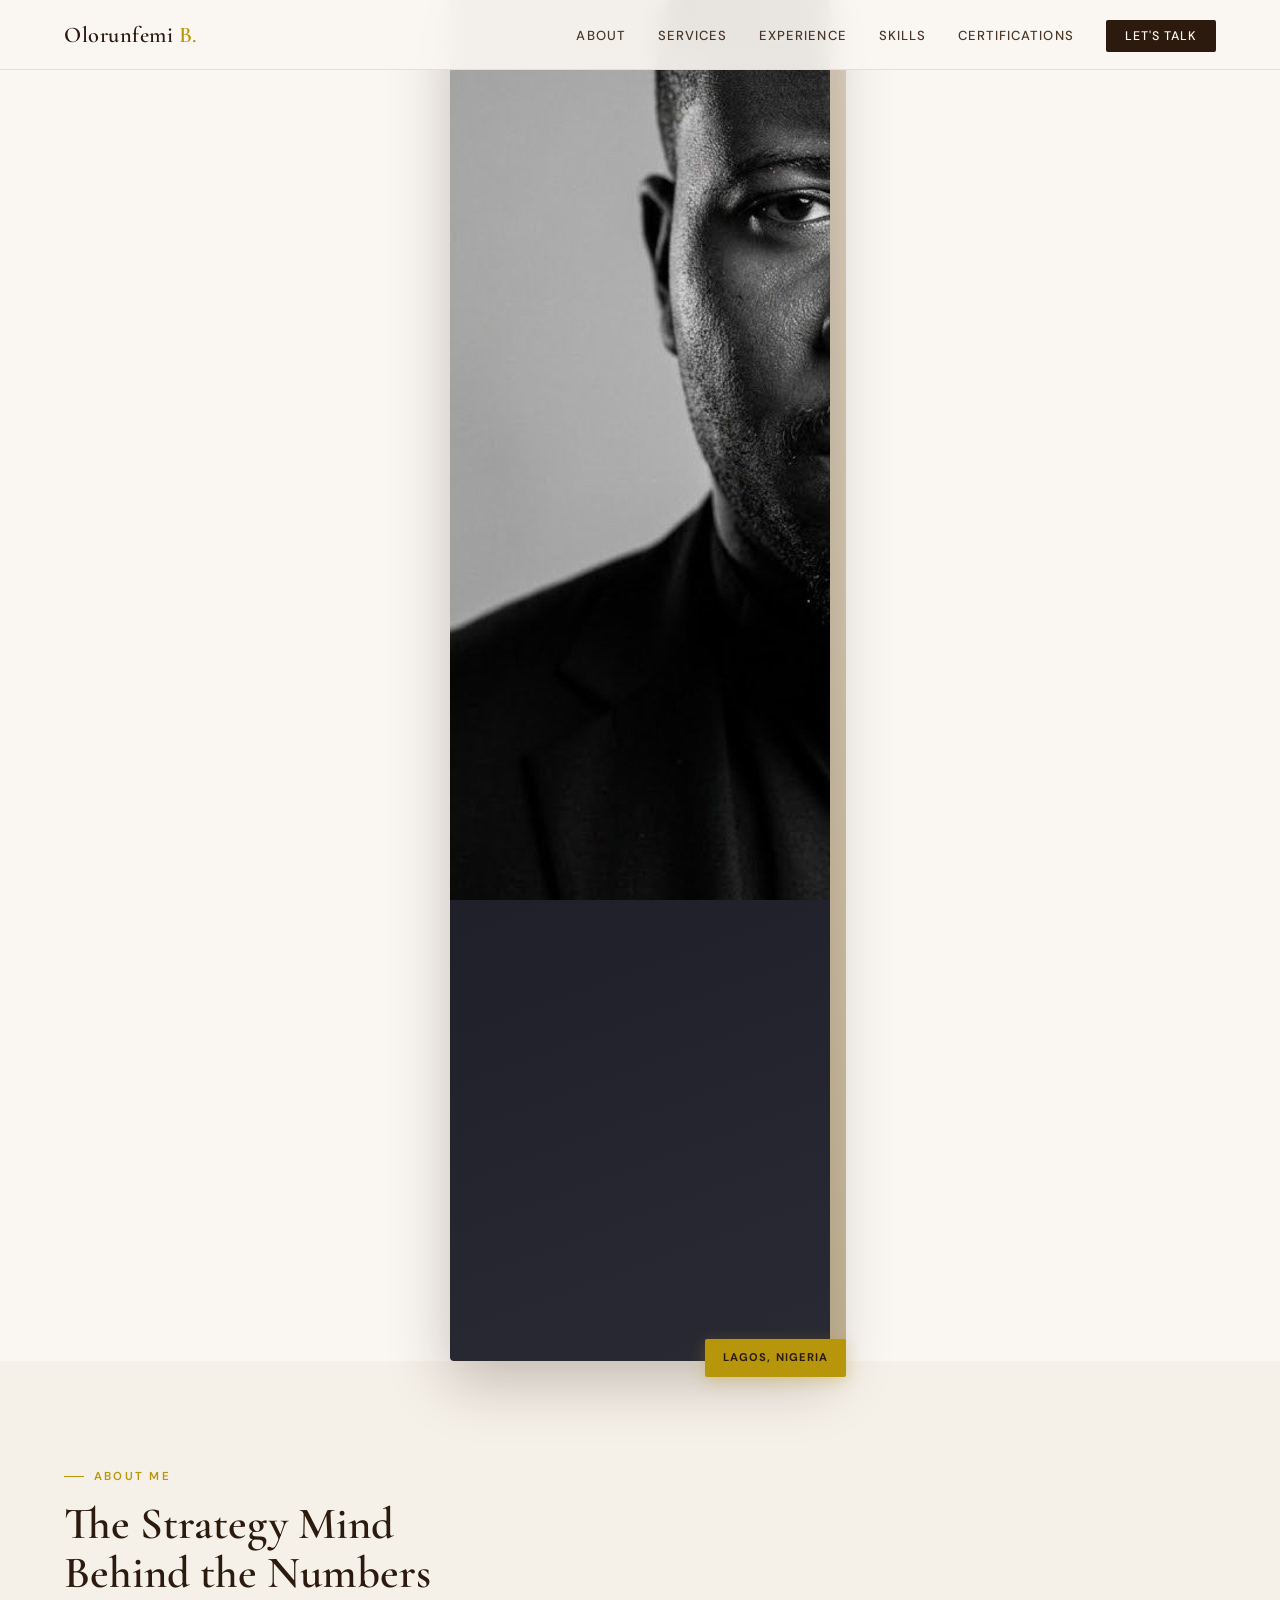
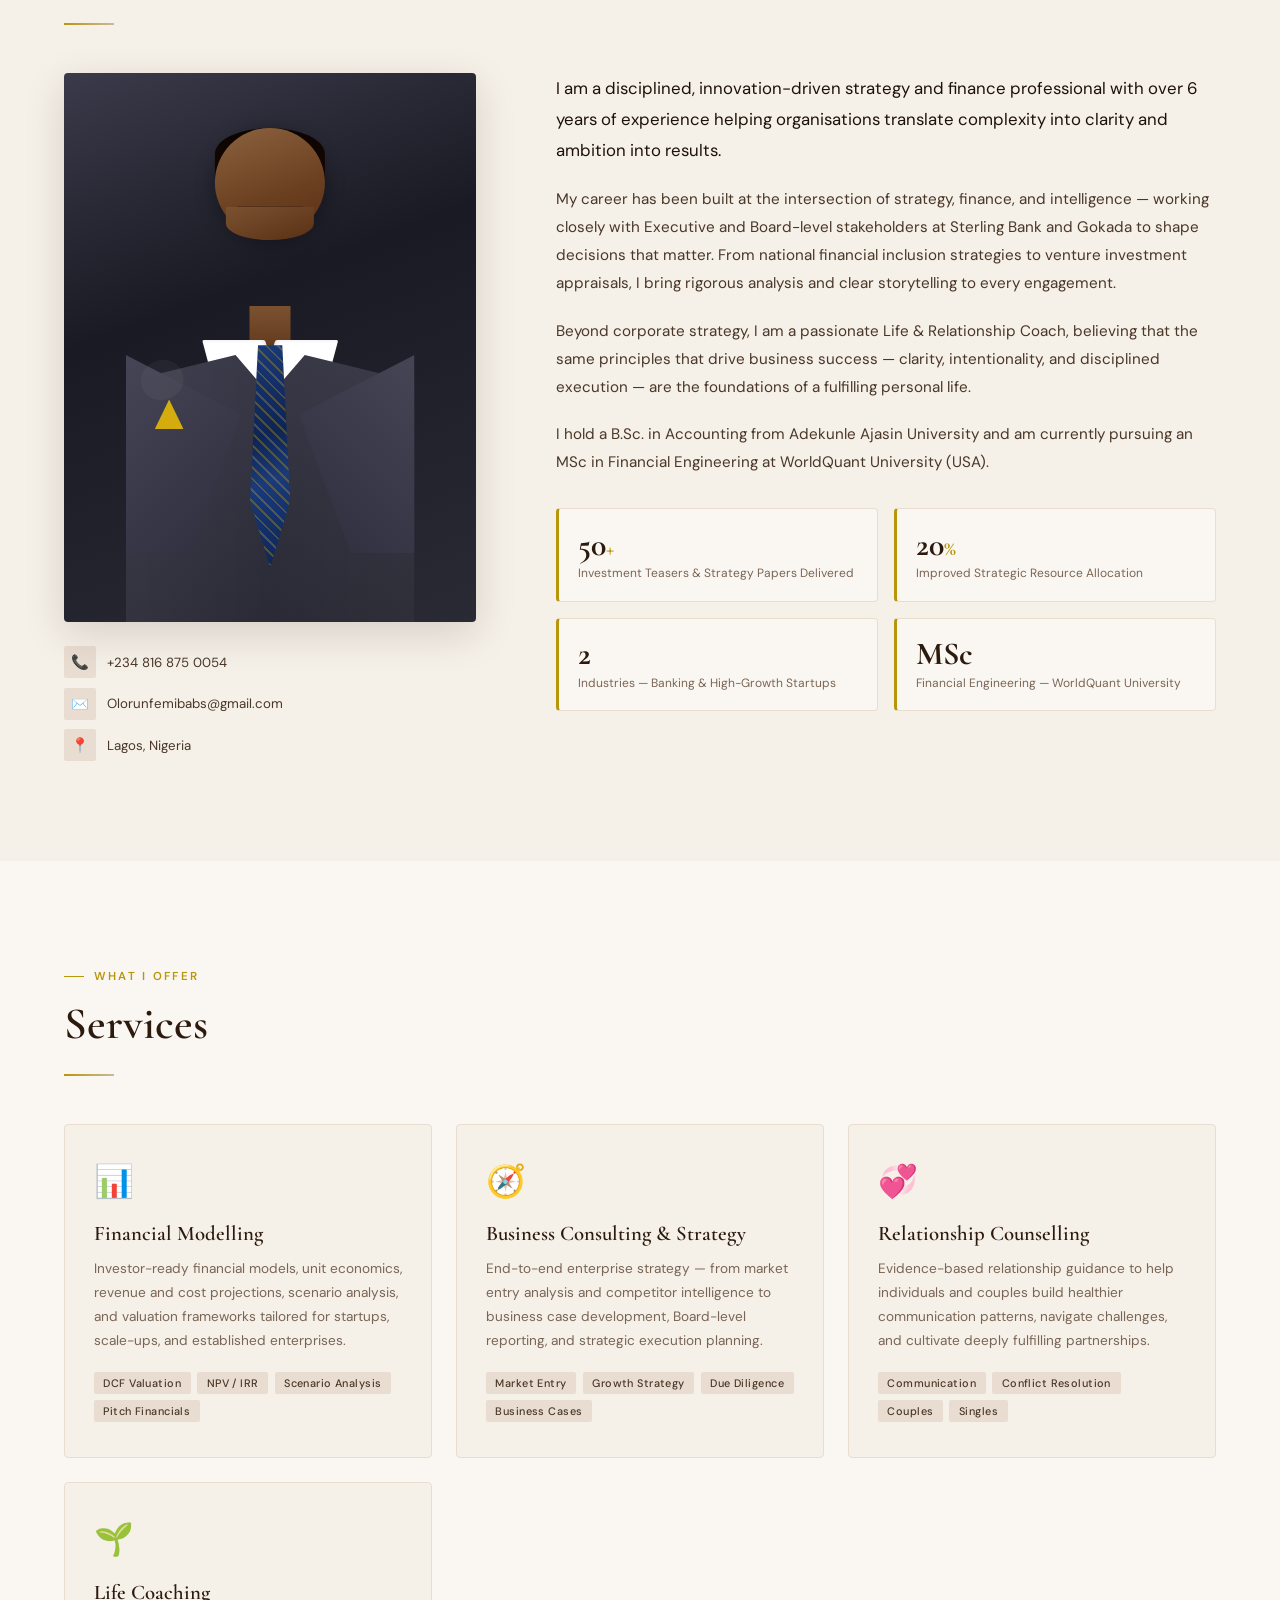
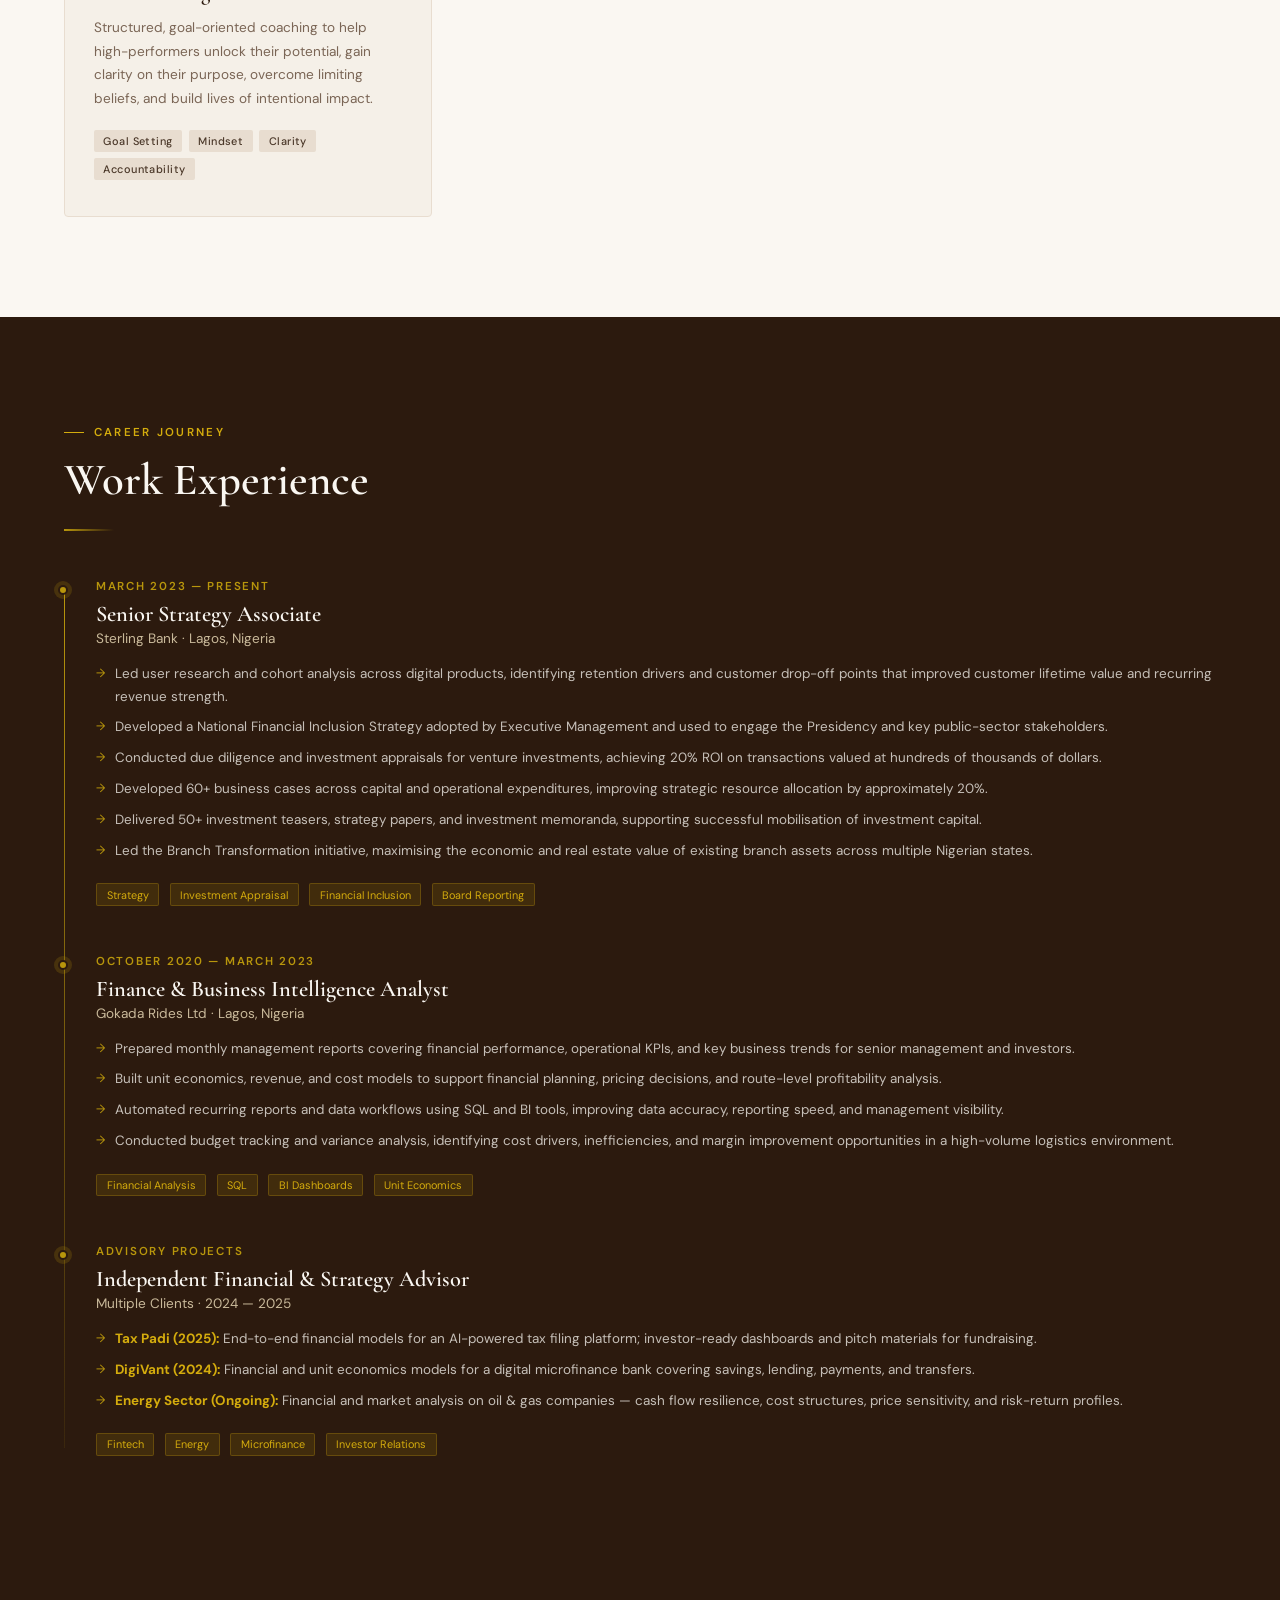
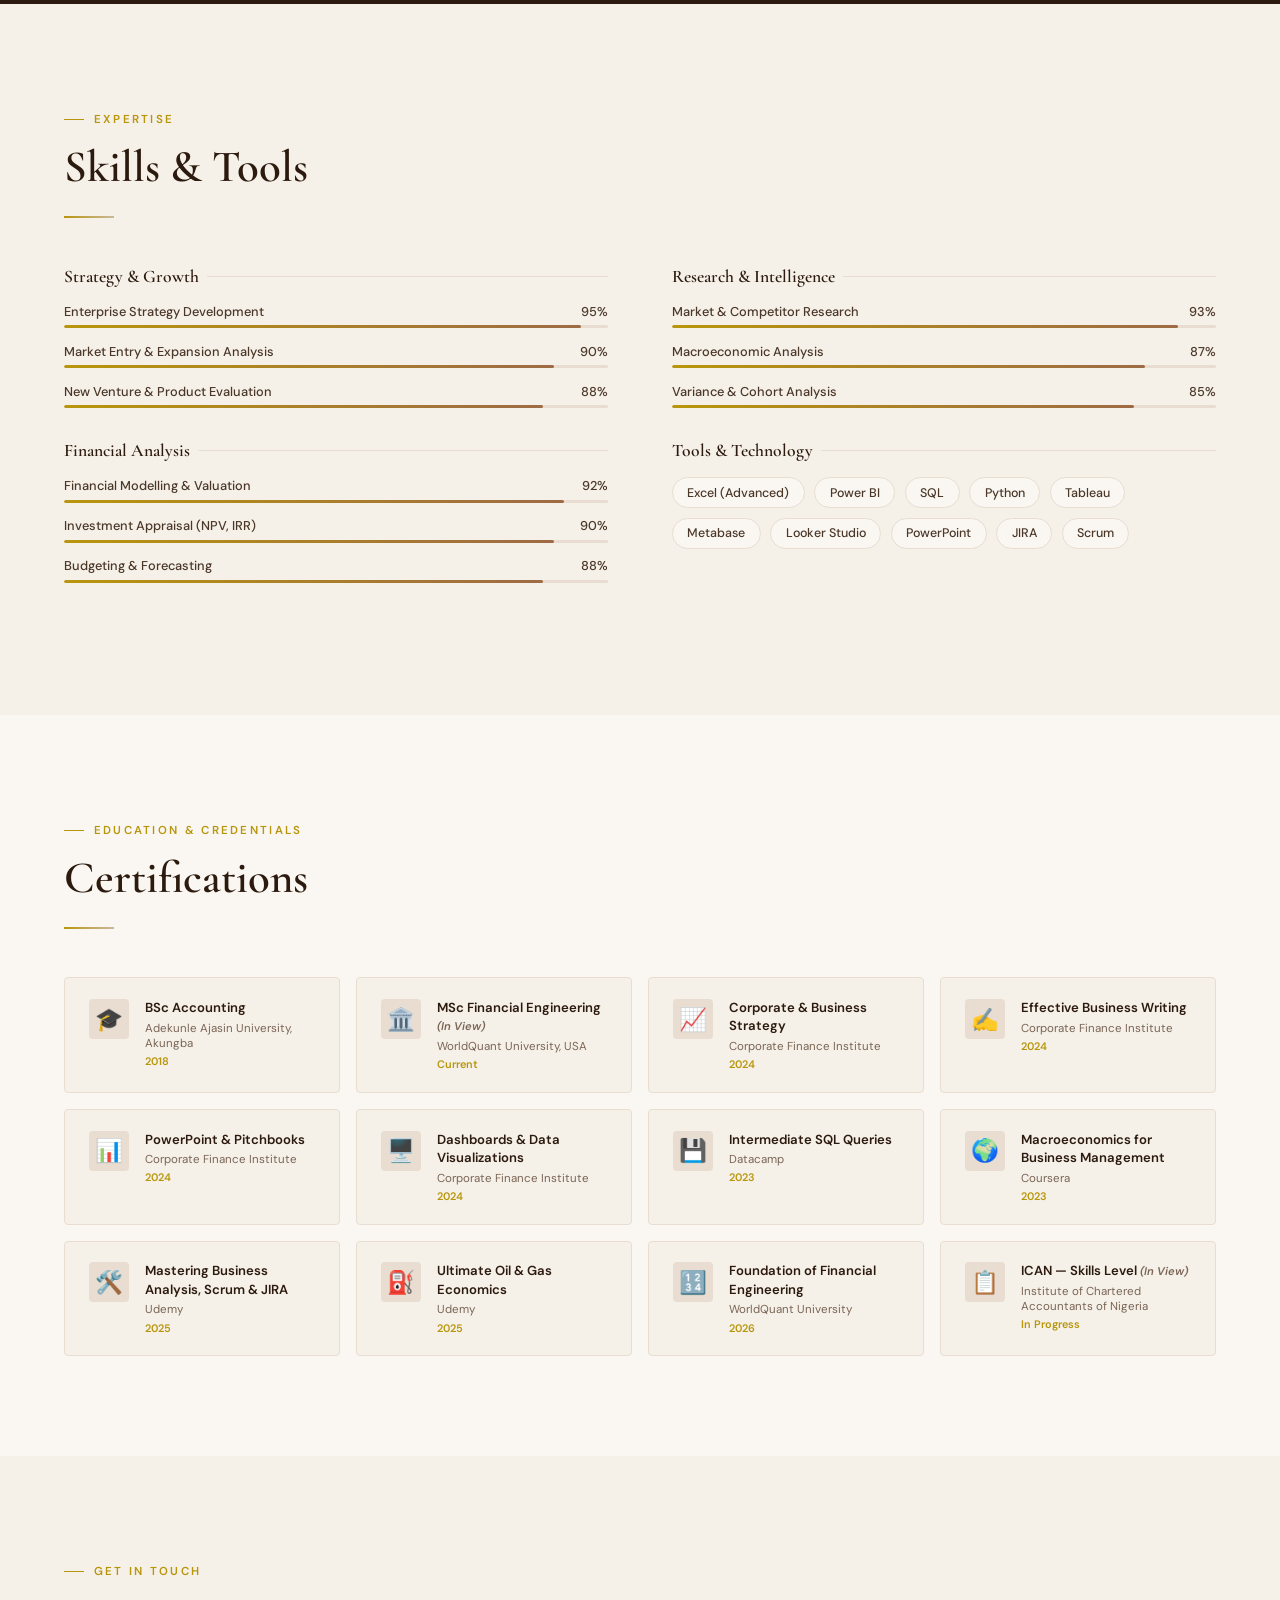
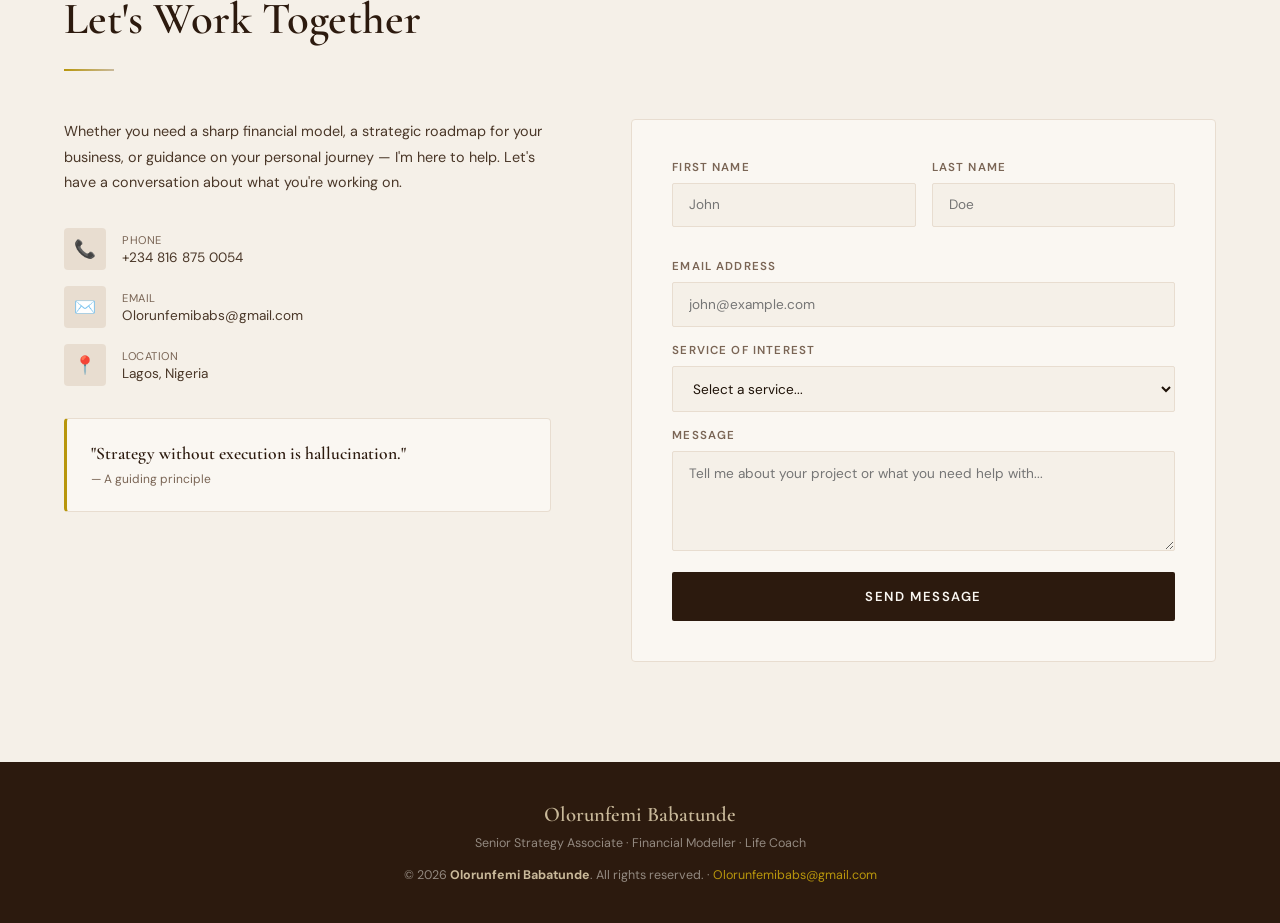
==== commit 00edd5ae: "Update index.html" ====
--- a/index.html
+++ b/index.html
@@ -570,65 +570,17 @@
 </nav>
 
 <!-- HERO -->
-<section id="hero">
-  <div class="hero-bg"></div>
-  <div class="hero-bg-lines"></div>
-  <div class="hero-text fade-up">
-    <div class="hero-eyebrow">Senior Strategy Professional</div>
-    <h1 class="hero-name">
-      Olorunfemi<br><em>Babatunde</em>
-    </h1>
-    <p class="hero-title">
-      <strong>Strategy. Finance. Growth.</strong><br>
-      6+ years translating market intelligence, financial analysis and research insights into clear strategic direction and measurable outcomes across financial services and high-growth businesses.
-    </p>
-    <div class="hero-stats">
-      <div>
-        <div class="hero-stat-num">6<span>+</span></div>
-        <div class="hero-stat-label">Years Experience</div>
-      </div>
-      <div>
-        <div class="hero-stat-num">60<span>+</span></div>
-        <div class="hero-stat-label">Business Cases</div>
-      </div>
-      <div>
-        <div class="hero-stat-num">20<span>%</span></div>
-        <div class="hero-stat-label">ROI on Investments</div>
-      </div>
-    </div>
-    <div class="hero-btns">
-      <a href="#contact" class="btn-primary">Work With Me</a>
-      <a href="#experience" class="btn-outline">View Experience</a>
-    </div>
+<div class="hero-photo-wrap">
+  <div class="hero-photo-frame">
+    <div class="hero-photo-bg"></div>
+
+    <div class="hero-photo-inner">
+      <img src="./assets/profile.jpg" alt="Olorunfemi Babatunde">
+    </div>
+
+    <div class="photo-badge">Lagos, Nigeria</div>
   </div>
-  <div class="hero-photo-wrap fade-up" style="transition-delay:0.2s">
-    <div class="hero-photo-frame">
-      <div class="hero-photo-bg"></div>
-      <div class="hero-photo-inner">
-        <div class="suit-figure">
-          <div class="fig-hair"></div>
-          <div class="fig-head">
-            <div class="fig-stubble"></div>
-          </div>
-          <div class="fig-neck"></div>
-          <div class="fig-collar-left"></div>
-          <div class="fig-collar-right"></div>
-          <div class="fig-tie"></div>
-          <div class="fig-suit"></div>
-          <div class="fig-lapel-l"></div>
-          <div class="fig-lapel-r"></div>
-          <div class="fig-pocket"></div>
-          <div class="fig-shoulder-shine"></div>
-        </div>
-        <div style="position:absolute;bottom:0;left:0;right:0;padding:1.2rem;background:linear-gradient(0deg,rgba(20,10,4,0.9) 0%,transparent);z-index:3;">
-          <div style="font-family:'Cormorant Garamond',serif;font-size:1rem;color:var(--cream);font-weight:600;">Olorunfemi Babatunde</div>
-          <div style="font-size:0.65rem;color:var(--tan);letter-spacing:0.1em;text-transform:uppercase;">Senior Strategy Associate</div>
-        </div>
-        <div style="position:absolute;top:1rem;right:1rem;background:rgba(184,150,12,0.9);color:#2C1A0E;font-size:0.6rem;font-weight:700;letter-spacing:0.1em;padding:0.3rem 0.6rem;border-radius:2px;text-transform:uppercase;z-index:3;">Sterling Bank</div>
-      </div>
-      <div class="photo-badge">Lagos,<br>Nigeria 🇳🇬</div>
-    </div>
-  </div>
+</div>
 </section>
 
 <!-- ABOUT -->
